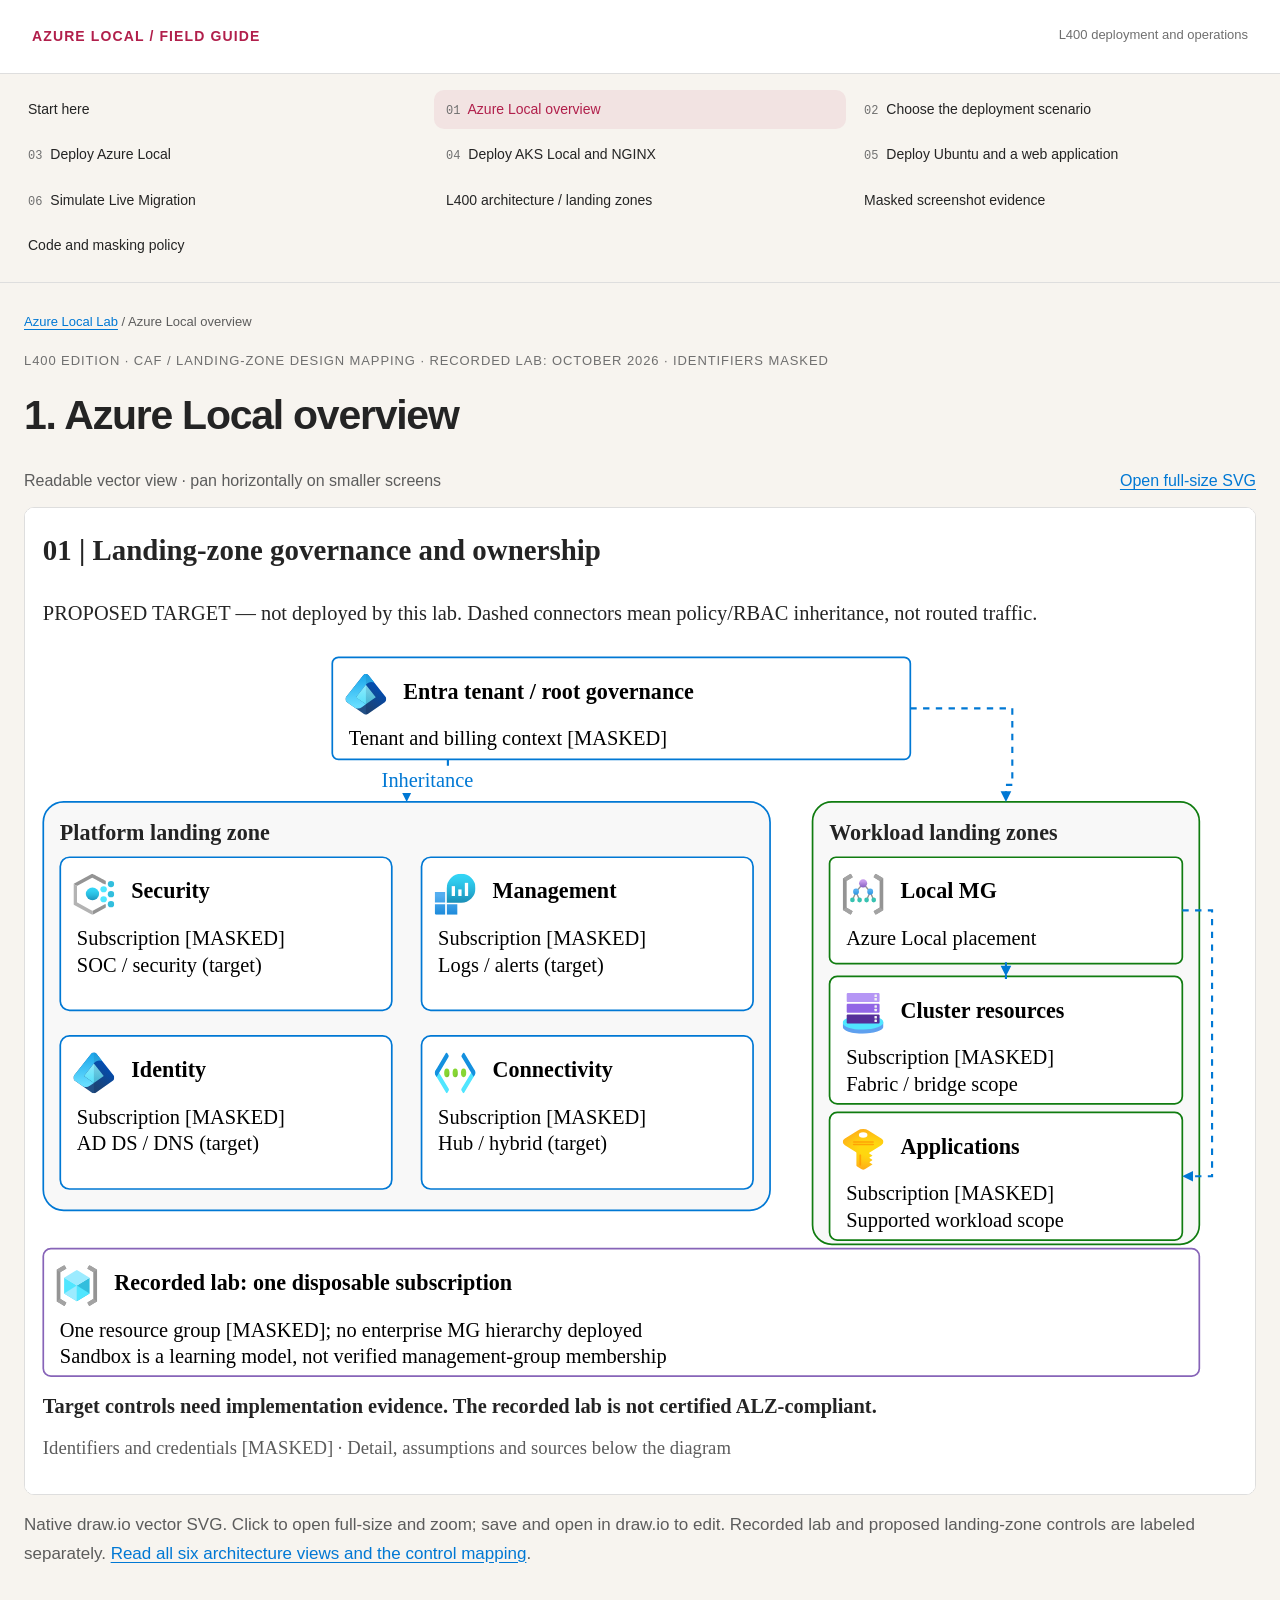
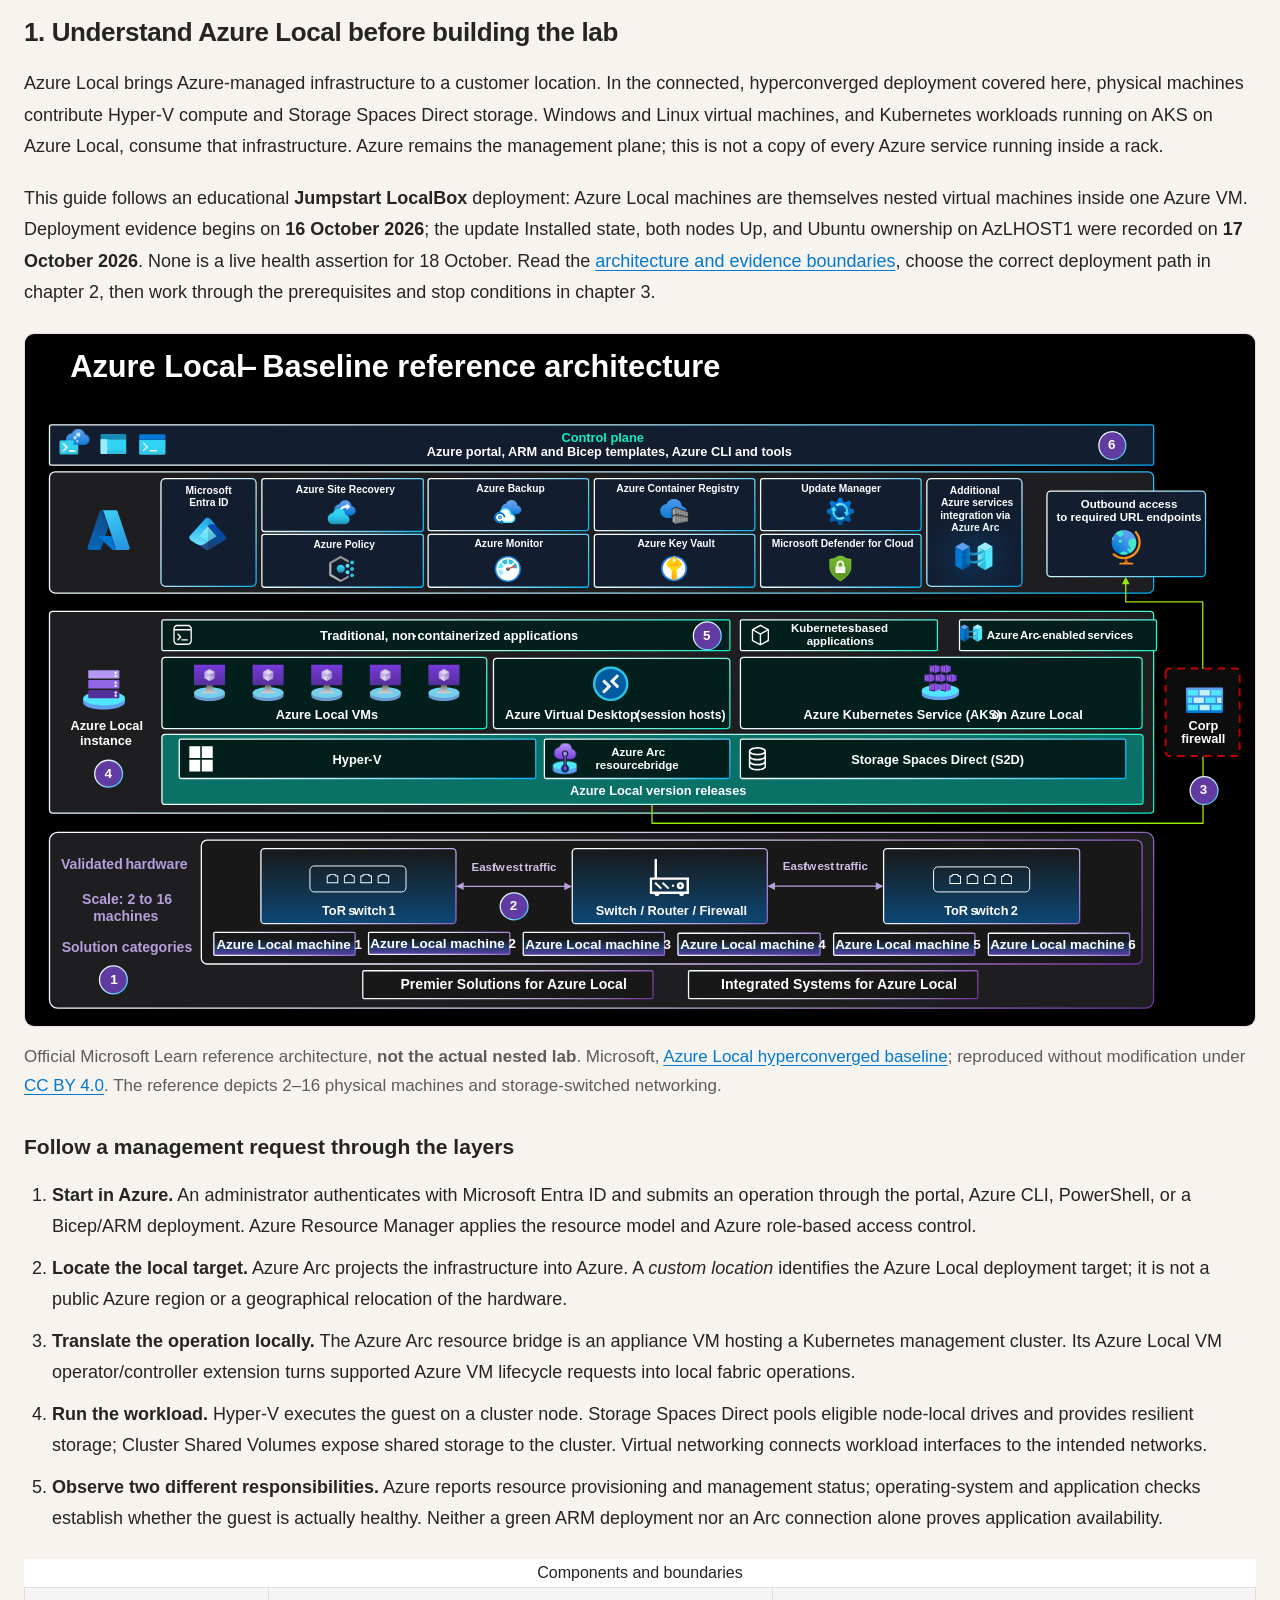
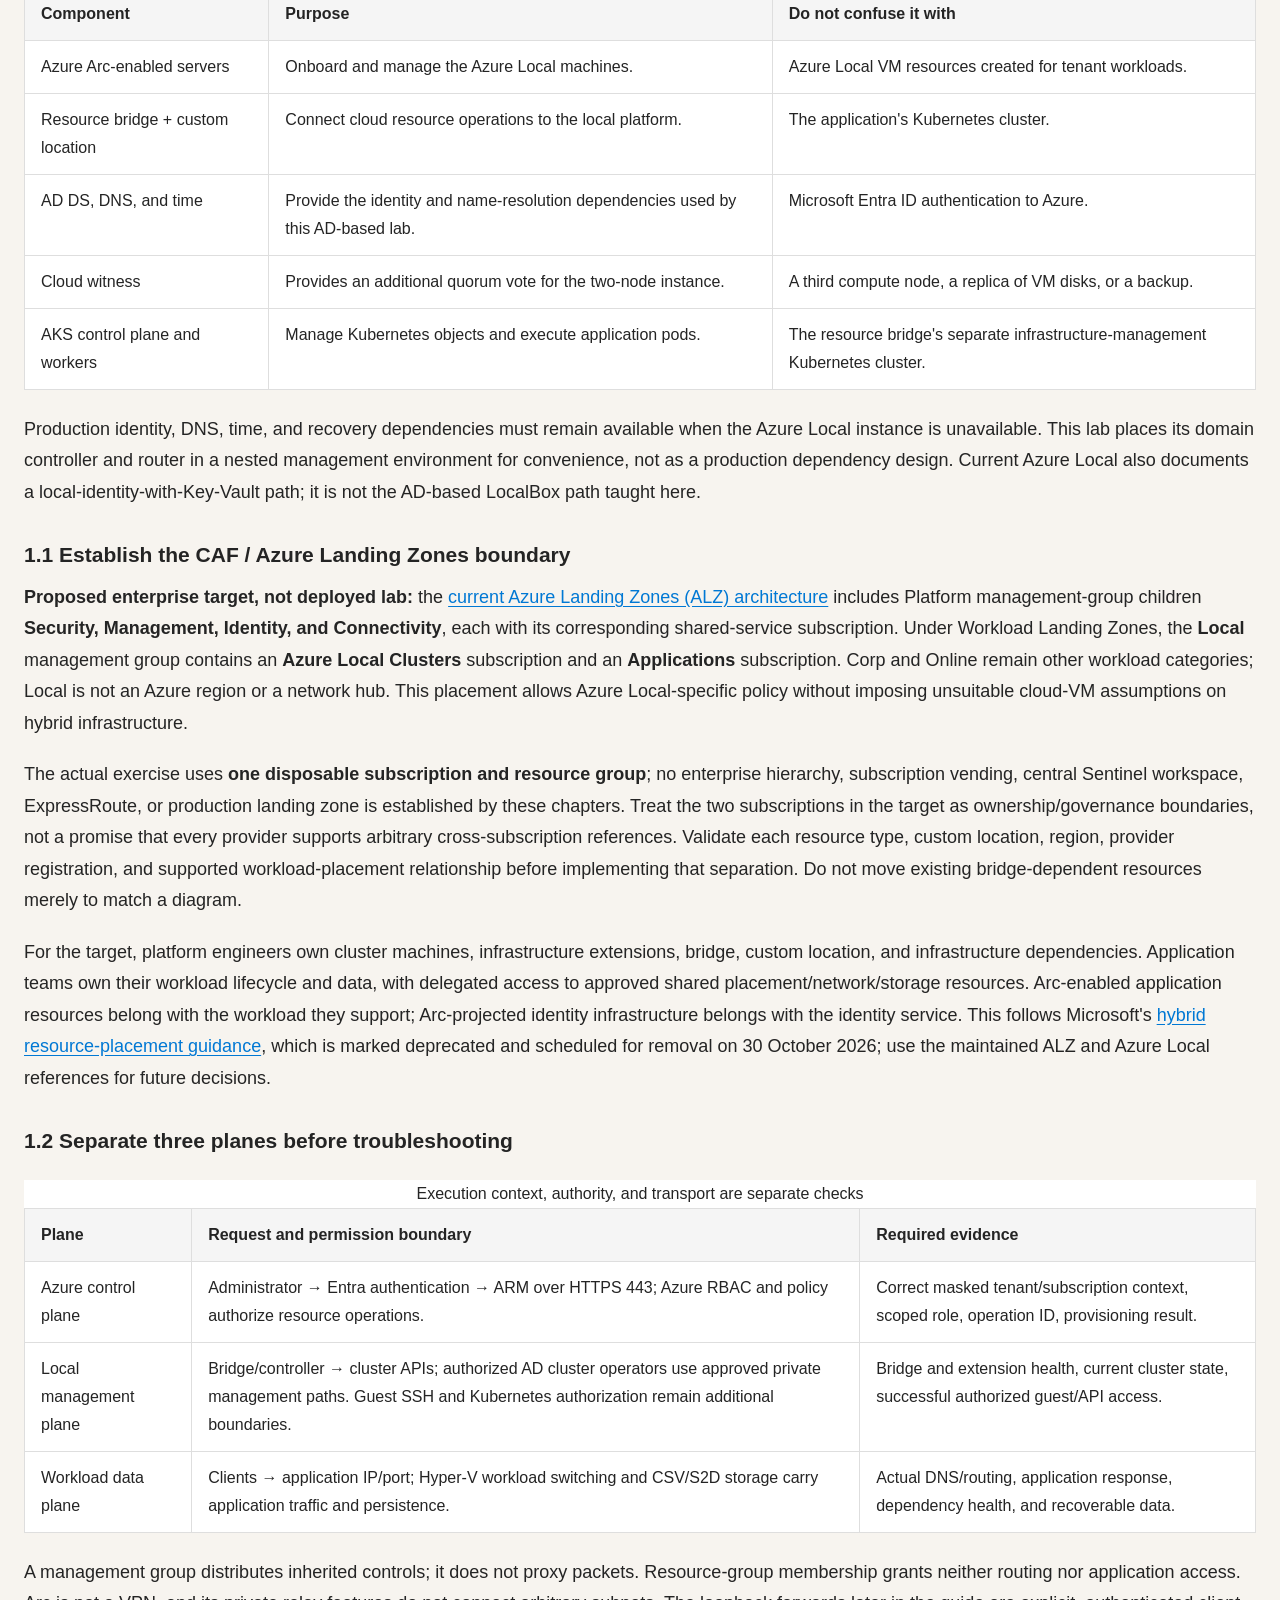
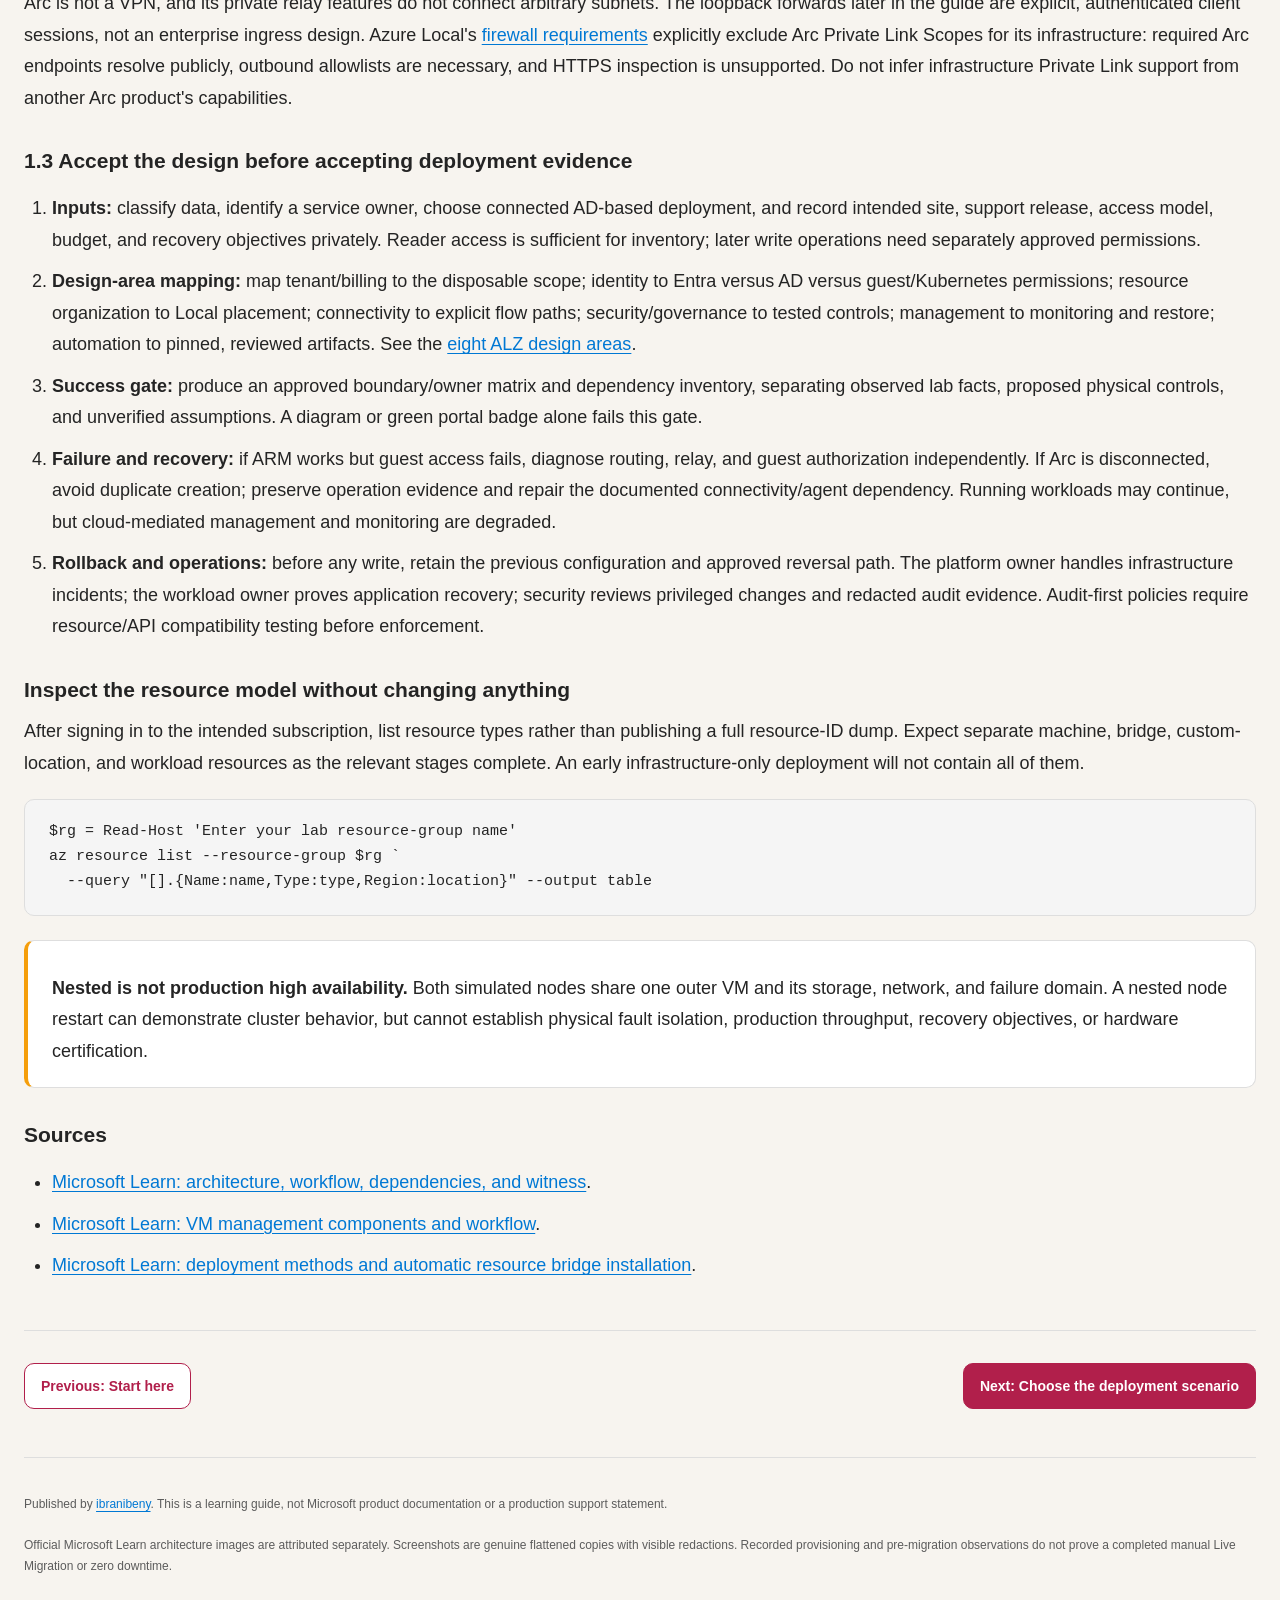
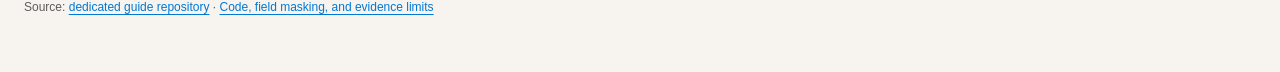
==== 01-overview.html @ 7f5ea879 "Publish L400 Azure Local landing-zone guide Add six deployment chapters, editable Azure-icon archite" ====
<!doctype html>
<html lang="en">
<head>
<meta charset="utf-8">
<meta name="viewport" content="width=device-width, initial-scale=1">
<meta name="description" content="Azure Local overview: a sequential Azure Local learning lab with masked identity fields, official references, and private access.">
<title>Azure Local overview | Azure Local Lab</title>
<link rel="icon" href="data:,">
<script>(() => {
  const param = new URLSearchParams(window.location.search).get("scoutTheme");
  const theme =
    param || (window.matchMedia("(prefers-color-scheme: dark)").matches ? "dark" : "light");
  document.documentElement.setAttribute("data-theme", theme);
})();</script>
<link rel="stylesheet" href="assets/site.css">
</head>
<body>
<a class="skip" href="#main">Skip to content</a>
<header class="masthead"><a class="brand" href="index.html">AZURE LOCAL / FIELD GUIDE</a><span>L400 deployment and operations</span></header>
<div class="layout">
<aside><nav aria-label="Learning path"><a href="index.html">Start here</a><a href="01-overview.html" aria-current="page"><span>01</span> Azure Local overview</a><a href="02-scenarios.html"><span>02</span> Choose the deployment scenario</a><a href="03-deploy.html"><span>03</span> Deploy Azure Local</a><a href="04-aks.html"><span>04</span> Deploy AKS Local and NGINX</a><a href="05-vm.html"><span>05</span> Deploy Ubuntu and a web application</a><a href="06-migrate.html"><span>06</span> Simulate Live Migration</a><a href="architecture.html">L400 architecture / landing zones</a><a href="evidence.html">Masked screenshot evidence</a><a href="downloads.html">Code and masking policy</a></nav><p class="sidebar-note">Read in order. Validate each gate before proceeding. Publishing this guide does not authorize deployment or migration.</p></aside>
<main id="main">
<div class="breadcrumbs"><a href="index.html">Azure Local Lab</a> / Azure Local overview</div>
<div class="edition">L400 edition · CAF / landing-zone design mapping · Recorded lab: October 2026 · Identifiers masked</div>
<h1>1. Azure Local overview</h1>
<figure class="architecture-view structured-diagram"><div class="diagram-toolbar"><span>Readable vector view · pan horizontally on smaller screens</span><a href="assets/architecture-01.drawio.svg" rel="noopener" target="_blank">Open full-size SVG</a></div><div aria-label="Editable L400 Azure-icon engineering view for Azure Local overview; scroll horizontally if needed" class="diagram-frame" role="region" tabindex="0"><a href="assets/architecture-01.drawio.svg" rel="noopener" target="_blank"><img alt="Editable L400 Azure-icon engineering view for Azure Local overview" src="assets/architecture-01.drawio.svg"/></a></div><figcaption>Native draw.io vector SVG. Click to open full-size and zoom; save and open in draw.io to edit. Recorded lab and proposed landing-zone controls are labeled separately. <a href="architecture.html">Read all six architecture views and the control mapping</a>.</figcaption></figure><h2 id="overview">1. Understand Azure Local before building the lab</h2>
<p>Azure Local brings Azure-managed infrastructure to a customer location. In the connected, hyperconverged deployment covered here, physical machines contribute Hyper-V compute and Storage Spaces Direct storage. Windows and Linux virtual machines, and Kubernetes workloads running on AKS on Azure Local, consume that infrastructure. Azure remains the management plane; this is not a copy of every Azure service running inside a rack.</p>
<p>This guide follows an educational <strong>Jumpstart LocalBox</strong> deployment: Azure Local machines are themselves nested virtual machines inside one Azure VM. Deployment evidence begins on <strong>16 October 2026</strong>; the update Installed state, both nodes Up, and Ubuntu ownership on AzLHOST1 were recorded on <strong>17 October 2026</strong>. None is a live health assertion for 18 October. Read the <a href="architecture.html">architecture and evidence boundaries</a>, choose the correct deployment path in chapter 2, then work through the prerequisites and stop conditions in chapter 3.</p>
<figure>
<img alt="Microsoft reference architecture showing Azure management services above Azure Local workloads, Hyper-V, Arc resource bridge, Storage Spaces Direct, and physical machines connected through redundant switches." src="assets/azure-local-reference.svg"/>
<figcaption>Official Microsoft Learn reference architecture, <strong>not the actual nested lab</strong>. Microsoft, <a href="https://learn.microsoft.com/en-us/azure/architecture/hybrid/azure-local-baseline">Azure Local hyperconverged baseline</a>; reproduced without modification under <a href="https://github.com/MicrosoftDocs/architecture-center/blob/main/LICENSE">CC BY 4.0</a>. The reference depicts 2–16 physical machines and storage-switched networking.</figcaption>
</figure>
<h3>Follow a management request through the layers</h3>
<ol class="steps">
<li><strong>Start in Azure.</strong> An administrator authenticates with Microsoft Entra ID and submits an operation through the portal, Azure CLI, PowerShell, or a Bicep/ARM deployment. Azure Resource Manager applies the resource model and Azure role-based access control.</li>
<li><strong>Locate the local target.</strong> Azure Arc projects the infrastructure into Azure. A <em>custom location</em> identifies the Azure Local deployment target; it is not a public Azure region or a geographical relocation of the hardware.</li>
<li><strong>Translate the operation locally.</strong> The Azure Arc resource bridge is an appliance VM hosting a Kubernetes management cluster. Its Azure Local VM operator/controller extension turns supported Azure VM lifecycle requests into local fabric operations.</li>
<li><strong>Run the workload.</strong> Hyper-V executes the guest on a cluster node. Storage Spaces Direct pools eligible node-local drives and provides resilient storage; Cluster Shared Volumes expose shared storage to the cluster. Virtual networking connects workload interfaces to the intended networks.</li>
<li><strong>Observe two different responsibilities.</strong> Azure reports resource provisioning and management status; operating-system and application checks establish whether the guest is actually healthy. Neither a green ARM deployment nor an Arc connection alone proves application availability.</li>
</ol>
<table>
<caption>Components and boundaries</caption>
<thead><tr><th scope="col">Component</th><th scope="col">Purpose</th><th scope="col">Do not confuse it with</th></tr></thead>
<tbody>
<tr><td>Azure Arc-enabled servers</td><td>Onboard and manage the Azure Local machines.</td><td>Azure Local VM resources created for tenant workloads.</td></tr>
<tr><td>Resource bridge + custom location</td><td>Connect cloud resource operations to the local platform.</td><td>The application's Kubernetes cluster.</td></tr>
<tr><td>AD DS, DNS, and time</td><td>Provide the identity and name-resolution dependencies used by this AD-based lab.</td><td>Microsoft Entra ID authentication to Azure.</td></tr>
<tr><td>Cloud witness</td><td>Provides an additional quorum vote for the two-node instance.</td><td>A third compute node, a replica of VM disks, or a backup.</td></tr>
<tr><td>AKS control plane and workers</td><td>Manage Kubernetes objects and execute application pods.</td><td>The resource bridge's separate infrastructure-management Kubernetes cluster.</td></tr>
</tbody>
</table>
<p>Production identity, DNS, time, and recovery dependencies must remain available when the Azure Local instance is unavailable. This lab places its domain controller and router in a nested management environment for convenience, not as a production dependency design. Current Azure Local also documents a local-identity-with-Key-Vault path; it is not the AD-based LocalBox path taught here.</p>
<h3>1.1 Establish the CAF / Azure Landing Zones boundary</h3>
<p><strong>Proposed enterprise target, not deployed lab:</strong> the <a href="https://learn.microsoft.com/azure/cloud-adoption-framework/ready/landing-zone/">current Azure Landing Zones (ALZ) architecture</a> includes Platform management-group children <strong>Security, Management, Identity, and Connectivity</strong>, each with its corresponding shared-service subscription. Under Workload Landing Zones, the <strong>Local</strong> management group contains an <strong>Azure Local Clusters</strong> subscription and an <strong>Applications</strong> subscription. Corp and Online remain other workload categories; Local is not an Azure region or a network hub. This placement allows Azure Local-specific policy without imposing unsuitable cloud-VM assumptions on hybrid infrastructure.</p>
<p>The actual exercise uses <strong>one disposable subscription and resource group</strong>; no enterprise hierarchy, subscription vending, central Sentinel workspace, ExpressRoute, or production landing zone is established by these chapters. Treat the two subscriptions in the target as ownership/governance boundaries, not a promise that every provider supports arbitrary cross-subscription references. Validate each resource type, custom location, region, provider registration, and supported workload-placement relationship before implementing that separation. Do not move existing bridge-dependent resources merely to match a diagram.</p>
<p>For the target, platform engineers own cluster machines, infrastructure extensions, bridge, custom location, and infrastructure dependencies. Application teams own their workload lifecycle and data, with delegated access to approved shared placement/network/storage resources. Arc-enabled application resources belong with the workload they support; Arc-projected identity infrastructure belongs with the identity service. This follows Microsoft's <a href="https://learn.microsoft.com/azure/cloud-adoption-framework/scenarios/hybrid/enterprise-scale-landing-zone">hybrid resource-placement guidance</a>, which is marked deprecated and scheduled for removal on 30 October 2026; use the maintained ALZ and Azure Local references for future decisions.</p>
<h3>1.2 Separate three planes before troubleshooting</h3>
<table>
<caption>Execution context, authority, and transport are separate checks</caption>
<thead><tr><th>Plane</th><th>Request and permission boundary</th><th>Required evidence</th></tr></thead>
<tbody>
<tr><td>Azure control plane</td><td>Administrator → Entra authentication → ARM over HTTPS 443; Azure RBAC and policy authorize resource operations.</td><td>Correct masked tenant/subscription context, scoped role, operation ID, provisioning result.</td></tr>
<tr><td>Local management plane</td><td>Bridge/controller → cluster APIs; authorized AD cluster operators use approved private management paths. Guest SSH and Kubernetes authorization remain additional boundaries.</td><td>Bridge and extension health, current cluster state, successful authorized guest/API access.</td></tr>
<tr><td>Workload data plane</td><td>Clients → application IP/port; Hyper-V workload switching and CSV/S2D storage carry application traffic and persistence.</td><td>Actual DNS/routing, application response, dependency health, and recoverable data.</td></tr>
</tbody>
</table>
<p>A management group distributes inherited controls; it does not proxy packets. Resource-group membership grants neither routing nor application access. Arc is not a VPN, and its private relay features do not connect arbitrary subnets. The loopback forwards later in the guide are explicit, authenticated client sessions, not an enterprise ingress design. Azure Local's <a href="https://learn.microsoft.com/azure/azure-local/concepts/firewall-requirements?view=azloc-2609">firewall requirements</a> explicitly exclude Arc Private Link Scopes for its infrastructure: required Arc endpoints resolve publicly, outbound allowlists are necessary, and HTTPS inspection is unsupported. Do not infer infrastructure Private Link support from another Arc product's capabilities.</p>
<h3>1.3 Accept the design before accepting deployment evidence</h3>
<ol class="steps">
<li><strong>Inputs:</strong> classify data, identify a service owner, choose connected AD-based deployment, and record intended site, support release, access model, budget, and recovery objectives privately. Reader access is sufficient for inventory; later write operations need separately approved permissions.</li>
<li><strong>Design-area mapping:</strong> map tenant/billing to the disposable scope; identity to Entra versus AD versus guest/Kubernetes permissions; resource organization to Local placement; connectivity to explicit flow paths; security/governance to tested controls; management to monitoring and restore; automation to pinned, reviewed artifacts. See the <a href="https://learn.microsoft.com/azure/cloud-adoption-framework/ready/landing-zone/design-areas">eight ALZ design areas</a>.</li>
<li><strong>Success gate:</strong> produce an approved boundary/owner matrix and dependency inventory, separating observed lab facts, proposed physical controls, and unverified assumptions. A diagram or green portal badge alone fails this gate.</li>
<li><strong>Failure and recovery:</strong> if ARM works but guest access fails, diagnose routing, relay, and guest authorization independently. If Arc is disconnected, avoid duplicate creation; preserve operation evidence and repair the documented connectivity/agent dependency. Running workloads may continue, but cloud-mediated management and monitoring are degraded.</li>
<li><strong>Rollback and operations:</strong> before any write, retain the previous configuration and approved reversal path. The platform owner handles infrastructure incidents; the workload owner proves application recovery; security reviews privileged changes and redacted audit evidence. Audit-first policies require resource/API compatibility testing before enforcement.</li>
</ol>
<h3>Inspect the resource model without changing anything</h3>
<p>After signing in to the intended subscription, list resource types rather than publishing a full resource-ID dump. Expect separate machine, bridge, custom-location, and workload resources as the relevant stages complete. An early infrastructure-only deployment will not contain all of them.</p>
<pre><code class="language-powershell">$rg = Read-Host 'Enter your lab resource-group name'
az resource list --resource-group $rg `
  --query "[].{Name:name,Type:type,Region:location}" --output table</code></pre>
<div class="warning"><p><strong>Nested is not production high availability.</strong> Both simulated nodes share one outer VM and its storage, network, and failure domain. A nested node restart can demonstrate cluster behavior, but cannot establish physical fault isolation, production throughput, recovery objectives, or hardware certification.</p></div>
<h3>Sources</h3>
<ul>
<li><a href="https://learn.microsoft.com/en-us/azure/architecture/hybrid/azure-local-baseline">Microsoft Learn: architecture, workflow, dependencies, and witness</a>.</li>
<li><a href="https://learn.microsoft.com/en-us/azure/azure-local/manage/azure-arc-vm-management-overview?view=azloc-2609">Microsoft Learn: VM management components and workflow</a>.</li>
<li><a href="https://learn.microsoft.com/en-us/azure/azure-local/deploy/deployment-introduction?view=azloc-2609">Microsoft Learn: deployment methods and automatic resource bridge installation</a>.</li>
</ul>

<div class="pager"><a class="button secondary" href="index.html">Previous: Start here</a><a class="button" href="02-scenarios.html">Next: Choose the deployment scenario</a></div>
<footer><p>Published by <a href="https://github.com/ibranibeny">ibranibeny</a>. This is a learning guide, not Microsoft product documentation or a production support statement.</p>
<p>Official Microsoft Learn architecture images are attributed separately. Screenshots are genuine flattened copies with visible redactions. Recorded provisioning and pre-migration observations do not prove a completed manual Live Migration or zero downtime.</p>
<p>Source: <a href="https://github.com/ibranibeny/azure-local-landing-zone-l400">dedicated guide repository</a> · <a href="downloads.html">Code, field masking, and evidence limits</a></p></footer>
</main></div>
</body></html>
---- assets/site.css ----
:root {
  color-scheme: light;
  --cp-bg: #f7f4ef;
  --cp-bg-elevated: #fcfbf8;
  --cp-surface: #ffffff;
  --cp-surface-soft: #f5f5f5;
  --cp-border: #dedede;
  --cp-border-strong: #919191;
  --cp-text: #242424;
  --cp-text-muted: #5c5c5c;
  --cp-text-soft: #6f6f6f;
  --cp-accent: #b11f4b;
  --cp-accent-hover: #9a1a41;
  --cp-accent-soft: rgba(177, 31, 75, 0.08);
  --cp-accent-fg: #ffffff;
  --cp-success: #16a34a;
  --cp-danger: #dc2626;
  --cp-warning: #f59e0b;
  --cp-link: #0078d4;
  --cp-shadow: 0 18px 48px rgba(0, 0, 0, 0.12);
  --cp-overlay: rgba(255, 255, 255, 0.8);
  --cp-panel: rgba(255, 255, 255, 0.86);
  --cp-panel-strong: rgba(255, 255, 255, 0.96);
  --cp-sheen: rgba(255, 255, 255, 0.55);
  --cp-highlight: rgba(177, 31, 75, 0.12);
}
html[data-theme="dark"] {
  color-scheme: dark;
  --cp-bg: #3d3b3a;
  --cp-bg-elevated: #343231;
  --cp-surface: #292929;
  --cp-surface-soft: #2e2e2e;
  --cp-border: #474747;
  --cp-border-strong: #5f5f5f;
  --cp-text: #dedede;
  --cp-text-muted: #919191;
  --cp-text-soft: #b0b0b0;
  --cp-accent: #fd8ea1;
  --cp-accent-hover: #fb7b91;
  --cp-accent-soft: rgba(253, 142, 161, 0.14);
  --cp-accent-fg: #1a1a1a;
  --cp-success: #4ade80;
  --cp-danger: #f87171;
  --cp-warning: #fbbf24;
  --cp-link: #4da6ff;
  --cp-shadow: 0 18px 48px rgba(0, 0, 0, 0.32);
  --cp-overlay: rgba(41, 41, 41, 0.88);
  --cp-panel: rgba(41, 41, 41, 0.72);
  --cp-panel-strong: rgba(41, 41, 41, 0.96);
  --cp-sheen: rgba(255, 255, 255, 0.04);
  --cp-highlight: rgba(253, 142, 161, 0.12);
}
* { box-sizing: border-box; }
html { scroll-behavior: smooth; }
body { margin: 0; font: 18px/1.75 "Segoe UI", Aptos, Calibri, -apple-system, BlinkMacSystemFont, sans-serif; background: var(--cp-bg); color: var(--cp-text); }
a { color: var(--cp-link); text-underline-offset: 3px; }
a:hover { color: var(--cp-accent); }
:focus-visible { outline: 3px solid var(--cp-accent); outline-offset: 4px; }
.skip { position: absolute; left: 16px; top: -80px; padding: 8px; background: var(--cp-surface); z-index: 10; }
.skip:focus { top: 8px; }
.masthead { display: flex; justify-content: space-between; gap: 16px; padding: 24px 32px; background: var(--cp-surface); border-bottom: 1px solid var(--cp-border); }
.brand { color: var(--cp-accent); text-decoration: none; font-weight: 750; letter-spacing: .08em; font-size: 14px; }
.masthead span, .edition { color: var(--cp-text-soft); font-size: 13px; }
.layout { display: grid; grid-template-columns: 224px minmax(0, 1456px); max-width: 1680px; margin: auto; }
aside { padding: 32px 24px; border-right: 1px solid var(--cp-border); }
nav { display: grid; gap: 6px; position: sticky; top: 16px; }
nav a { border-radius: .625rem; padding: 10px 12px; text-decoration: none; color: var(--cp-text); font-size: 14px; line-height: 1.4; }
nav a:hover, nav a[aria-current] { background: var(--cp-accent-soft); color: var(--cp-accent); }
nav span { font: 12px Consolas, "Courier New", Courier, monospace; color: var(--cp-text-soft); margin-right: 4px; }
.sidebar-note { color: var(--cp-text-muted); font-size: 12px; border-top: 1px solid var(--cp-border); margin-top: 28px; padding-top: 16px; }
main { min-width: 0; padding: 32px 32px 48px; }
.breadcrumbs { color: var(--cp-text-muted); font-size: 13px; margin-bottom: 16px; }
.edition { text-transform: uppercase; letter-spacing: .07em; margin: 0 0 20px; }
h1 { font-size: clamp(30px, 3.2vw, 48px); line-height: 1.15; letter-spacing: -.03em; margin: 16px 0 24px; max-width: 950px; }
h2 { font-size: 26px; line-height: 1.3; margin: 48px 0 18px; letter-spacing: -.015em; }
h3 { font-size: 21px; line-height: 1.4; margin: 32px 0 12px; }
h4 { font-size: 17px; margin: 24px 0 8px; }
p { margin: 12px 0 20px; }
.lead { font-size: 20px; color: var(--cp-text-muted); max-width: 850px; }
li { margin-bottom: 10px; }
li > p { margin: 8px 0; }
ul, ol { padding-left: 28px; }
.note, .warning, .success { padding: 20px 24px; margin: 24px 0; border: 1px solid var(--cp-border); border-left: 4px solid var(--cp-accent); border-radius: .625rem; background: var(--cp-surface); }
.warning { border-left-color: var(--cp-warning); }
.success { border-left-color: var(--cp-success); }
.note p:last-child, .warning p:last-child, .success p:last-child { margin-bottom: 0; }
.chapter-grid { display: grid; grid-template-columns: 1fr 1fr; gap: 16px; margin: 32px 0; }
.chapter-card { display: block; background: var(--cp-surface); border: 1px solid var(--cp-border); border-radius: 16px; padding: 24px; color: var(--cp-text); text-decoration: none; }
.chapter-card:hover { border-color: var(--cp-accent); color: var(--cp-text); }
.chapter-card h2 { font-size: 21px; margin: 12px 0; }
.chapter-card p { font-size: 14px; color: var(--cp-text-muted); margin-bottom: 0; }
.chapter-number { color: var(--cp-accent); font: bold 15px Consolas, "Courier New", Courier, monospace; }
pre { overflow-x: auto; border: 1px solid var(--cp-border); border-radius: .625rem; padding: 20px 24px; background: var(--cp-surface-soft); font-size: 15px; line-height: 1.65; tab-size: 2; }
code { font-family: Consolas, "Courier New", Courier, monospace; }
p code, li code, td code { color: var(--cp-accent); overflow-wrap: anywhere; font-size: .9em; }
pre code { color: var(--cp-text); white-space: pre; }
table { display: block; width: 100%; overflow-x: auto; border-collapse: collapse; margin: 24px 0; background: var(--cp-surface); font-size: 16px; }
td, th { border: 1px solid var(--cp-border); padding: 12px 16px; text-align: left; vertical-align: top; min-width: 130px; }
th { background: var(--cp-surface-soft); font-weight: 650; }
figure { margin: 24px 0; }
figure img { display: block; width: 100%; height: auto; max-height: 1200px; object-fit: contain; background: var(--cp-surface); border: 1px solid var(--cp-border); border-radius: .625rem; }
figcaption { color: var(--cp-text-muted); font-size: 17px; line-height: 1.7; margin: 16px 0 28px; }
.structured-diagram { margin: 28px 0 36px; }
.diagram-toolbar { display: flex; gap: 16px; justify-content: space-between; align-items: baseline; flex-wrap: wrap; margin-bottom: 12px; font-size: 16px; }
.diagram-toolbar span { color: var(--cp-text-muted); }
.diagram-frame { width: 100%; overflow-x: auto; border: 1px solid var(--cp-border); border-radius: .625rem; background: var(--cp-surface); }
.diagram-frame > a { display: block; min-width: 1056px; }
.diagram-frame img { display: block; width: 100%; min-width: 1056px; height: auto; max-height: none; border: 0; border-radius: 0; }
.diagram-reading-note { padding: 16px 20px; margin: 0 0 16px; background: var(--cp-accent-soft); border-left: 4px solid var(--cp-accent); font-size: 18px; }
details { border: 1px solid var(--cp-border); border-radius: .625rem; padding: 16px 20px; margin: 20px 0; background: var(--cp-surface); }
summary { font-weight: 650; cursor: pointer; }
details[open] summary { margin-bottom: 16px; }
.button { display: inline-block; text-decoration: none; border: 1px solid var(--cp-accent); border-radius: .625rem; padding: 10px 16px; background: var(--cp-accent); color: var(--cp-accent-fg); font-weight: 600; font-size: 14px; }
.button:hover { color: var(--cp-accent-fg); background: var(--cp-accent-hover); }
.button.secondary { background: var(--cp-surface); color: var(--cp-accent); }
.pager { display: flex; justify-content: space-between; gap: 12px; flex-wrap: wrap; padding-top: 32px; margin-top: 48px; border-top: 1px solid var(--cp-border); }
footer { margin-top: 48px; padding-top: 24px; border-top: 1px solid var(--cp-border); color: var(--cp-text-muted); font-size: 12px; }
.evidence { border-bottom: 1px solid var(--cp-border); padding-bottom: 24px; }
@media (max-width: 1300px) { .layout { display: block; } aside { border-right: 0; border-bottom: 1px solid var(--cp-border); padding: 16px; } nav { position: static; grid-template-columns: repeat(3, minmax(0, 1fr)); } .sidebar-note { display: none; } main { padding: 28px 24px; } }
@media (max-width: 740px) { .masthead { padding: 20px; flex-direction: column; } .layout { display: block; } aside { border-right: 0; border-bottom: 1px solid var(--cp-border); padding: 16px; } nav { position: static; grid-template-columns: 1fr 1fr; } .sidebar-note { display: none; } main { padding: 24px 20px; } .chapter-grid { grid-template-columns: 1fr; } pre { padding: 16px; } }
@media print { aside, .masthead, .pager { display: none; } .layout { display: block; } main { padding: 0; } pre, table, figure { break-inside: avoid; } a { color: var(--cp-text); } }
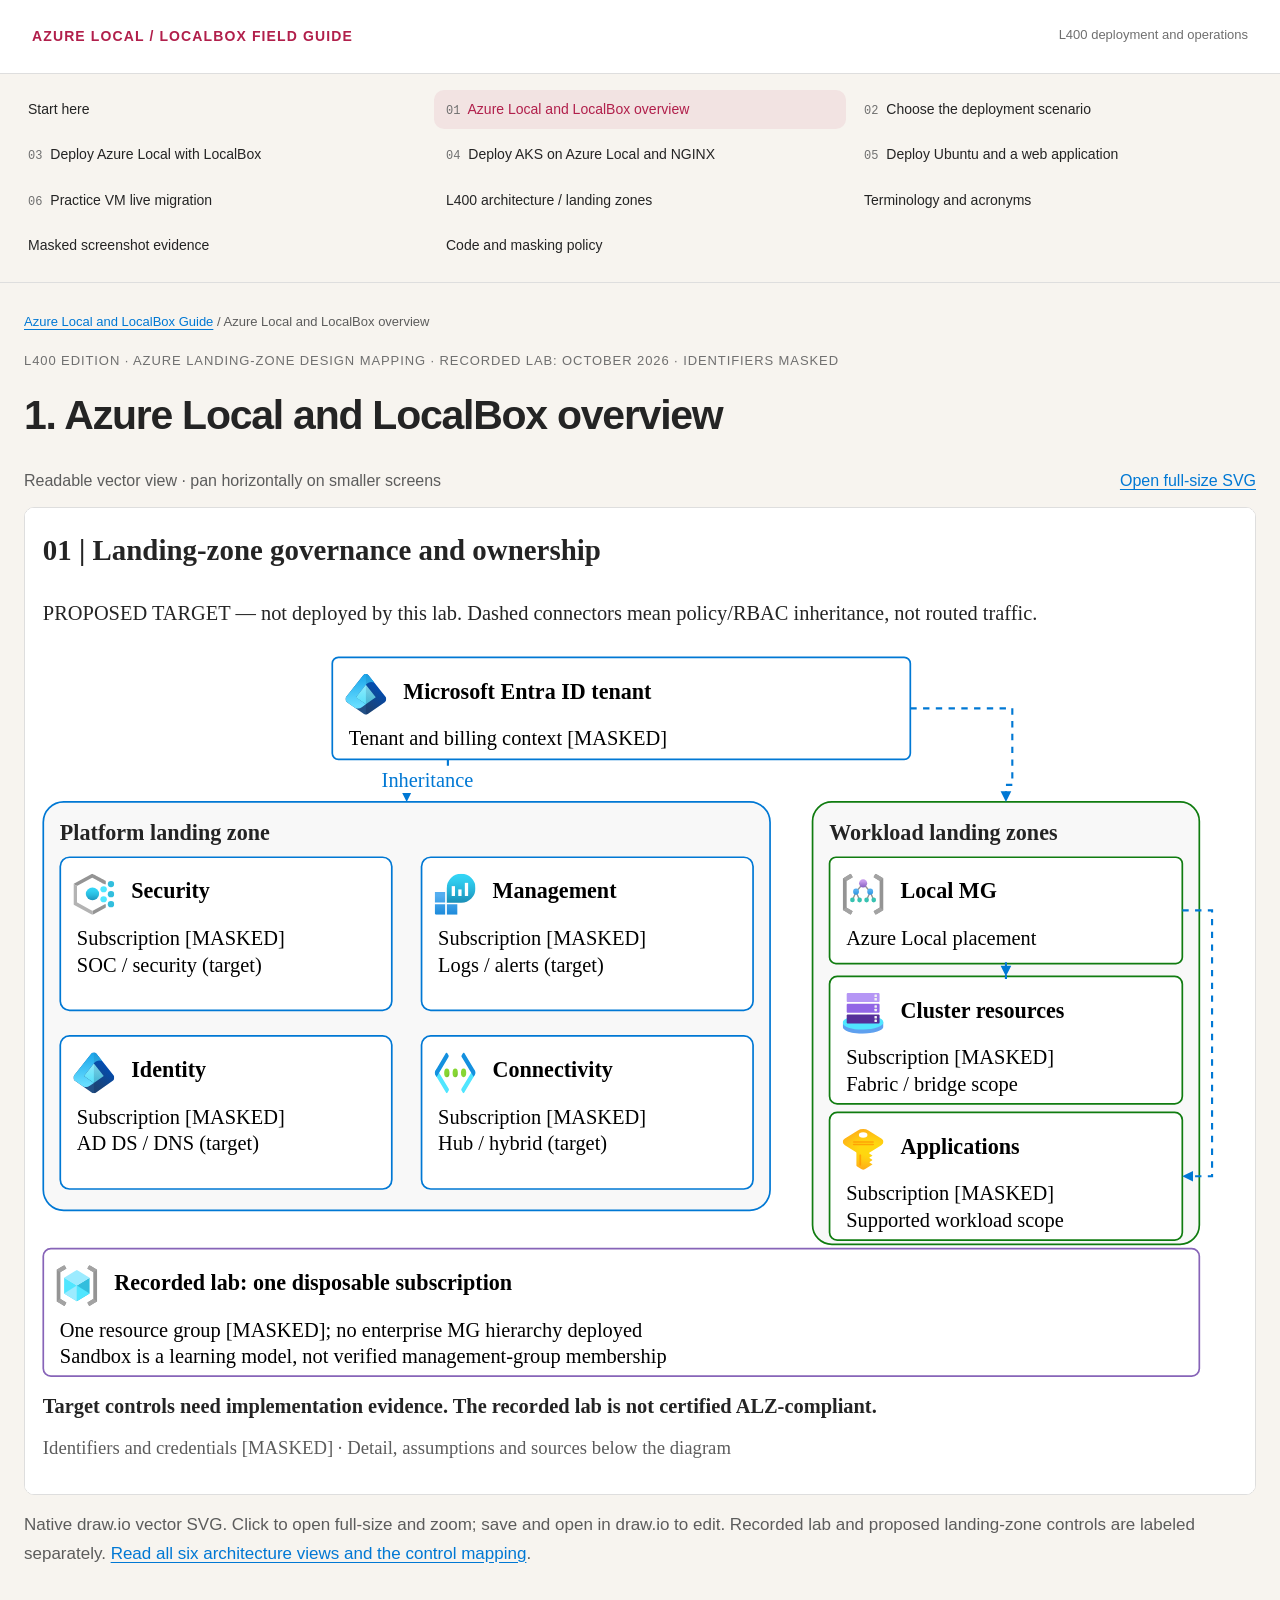
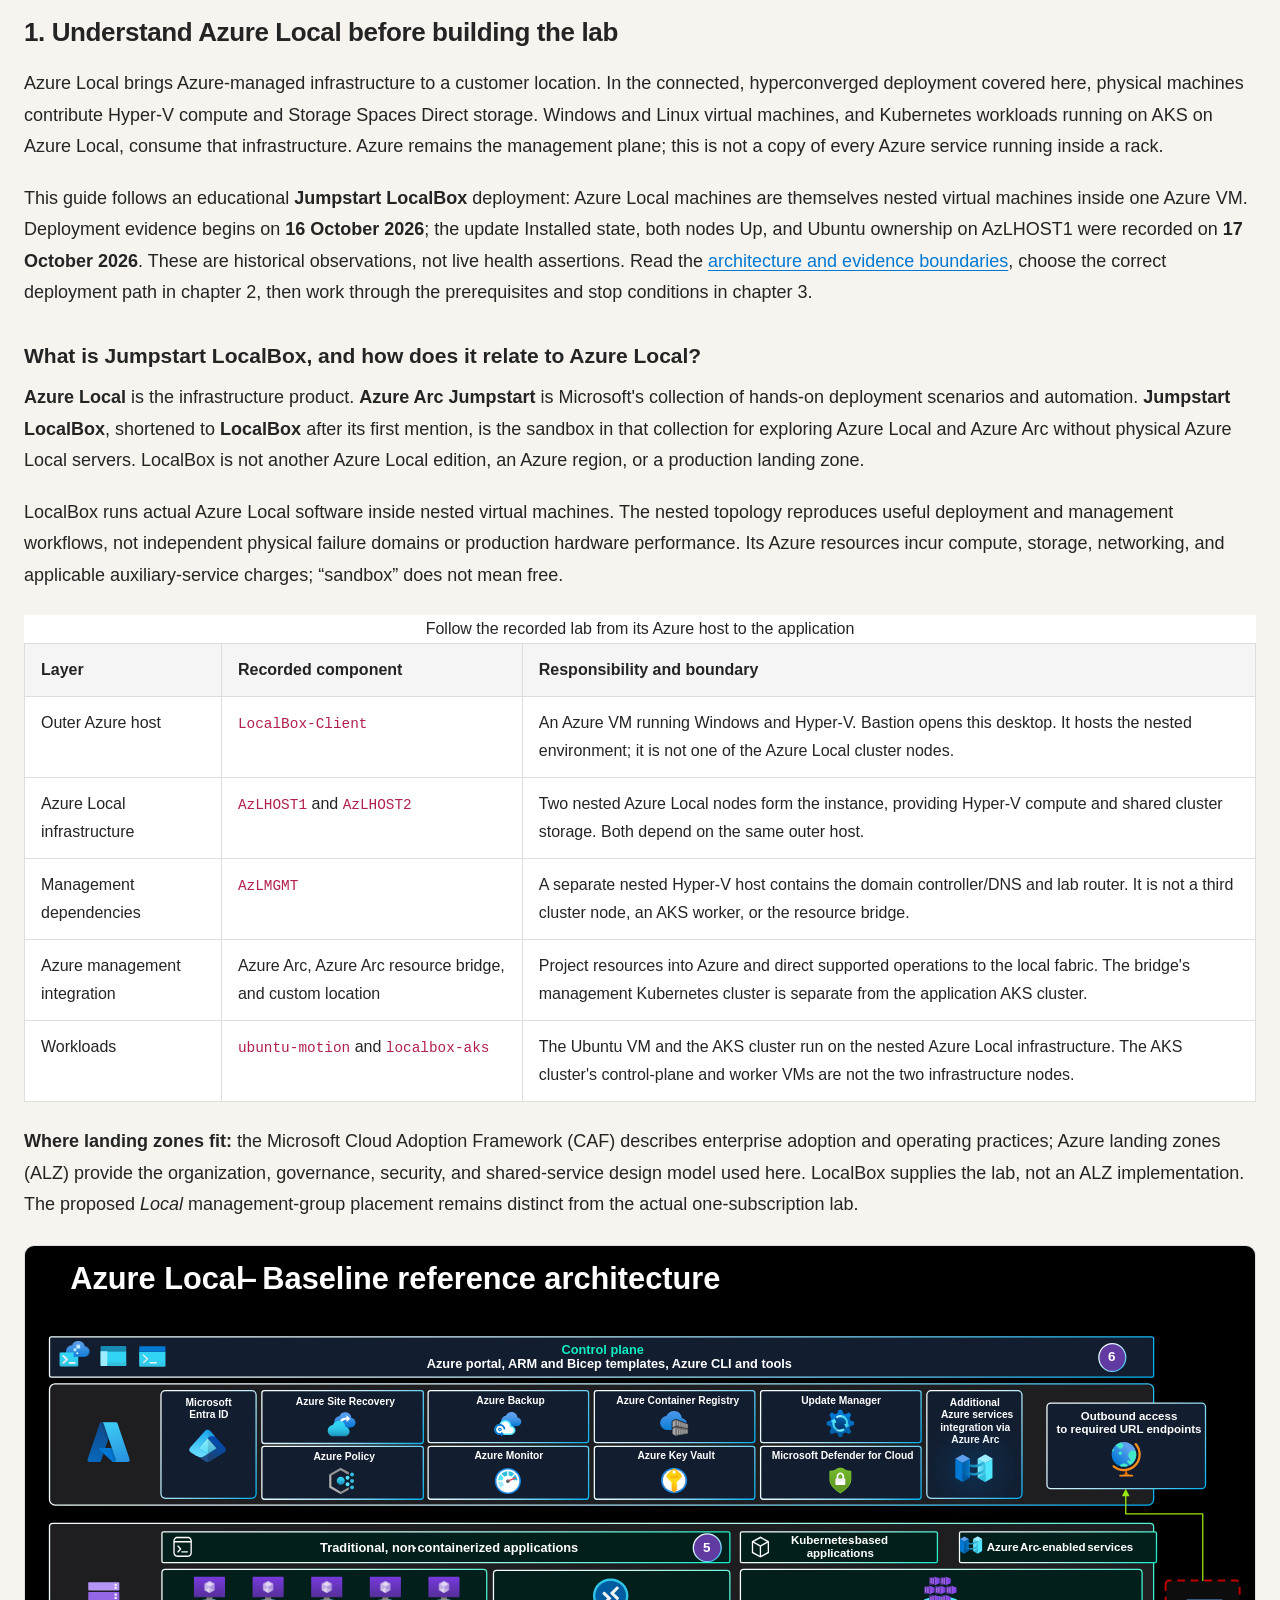
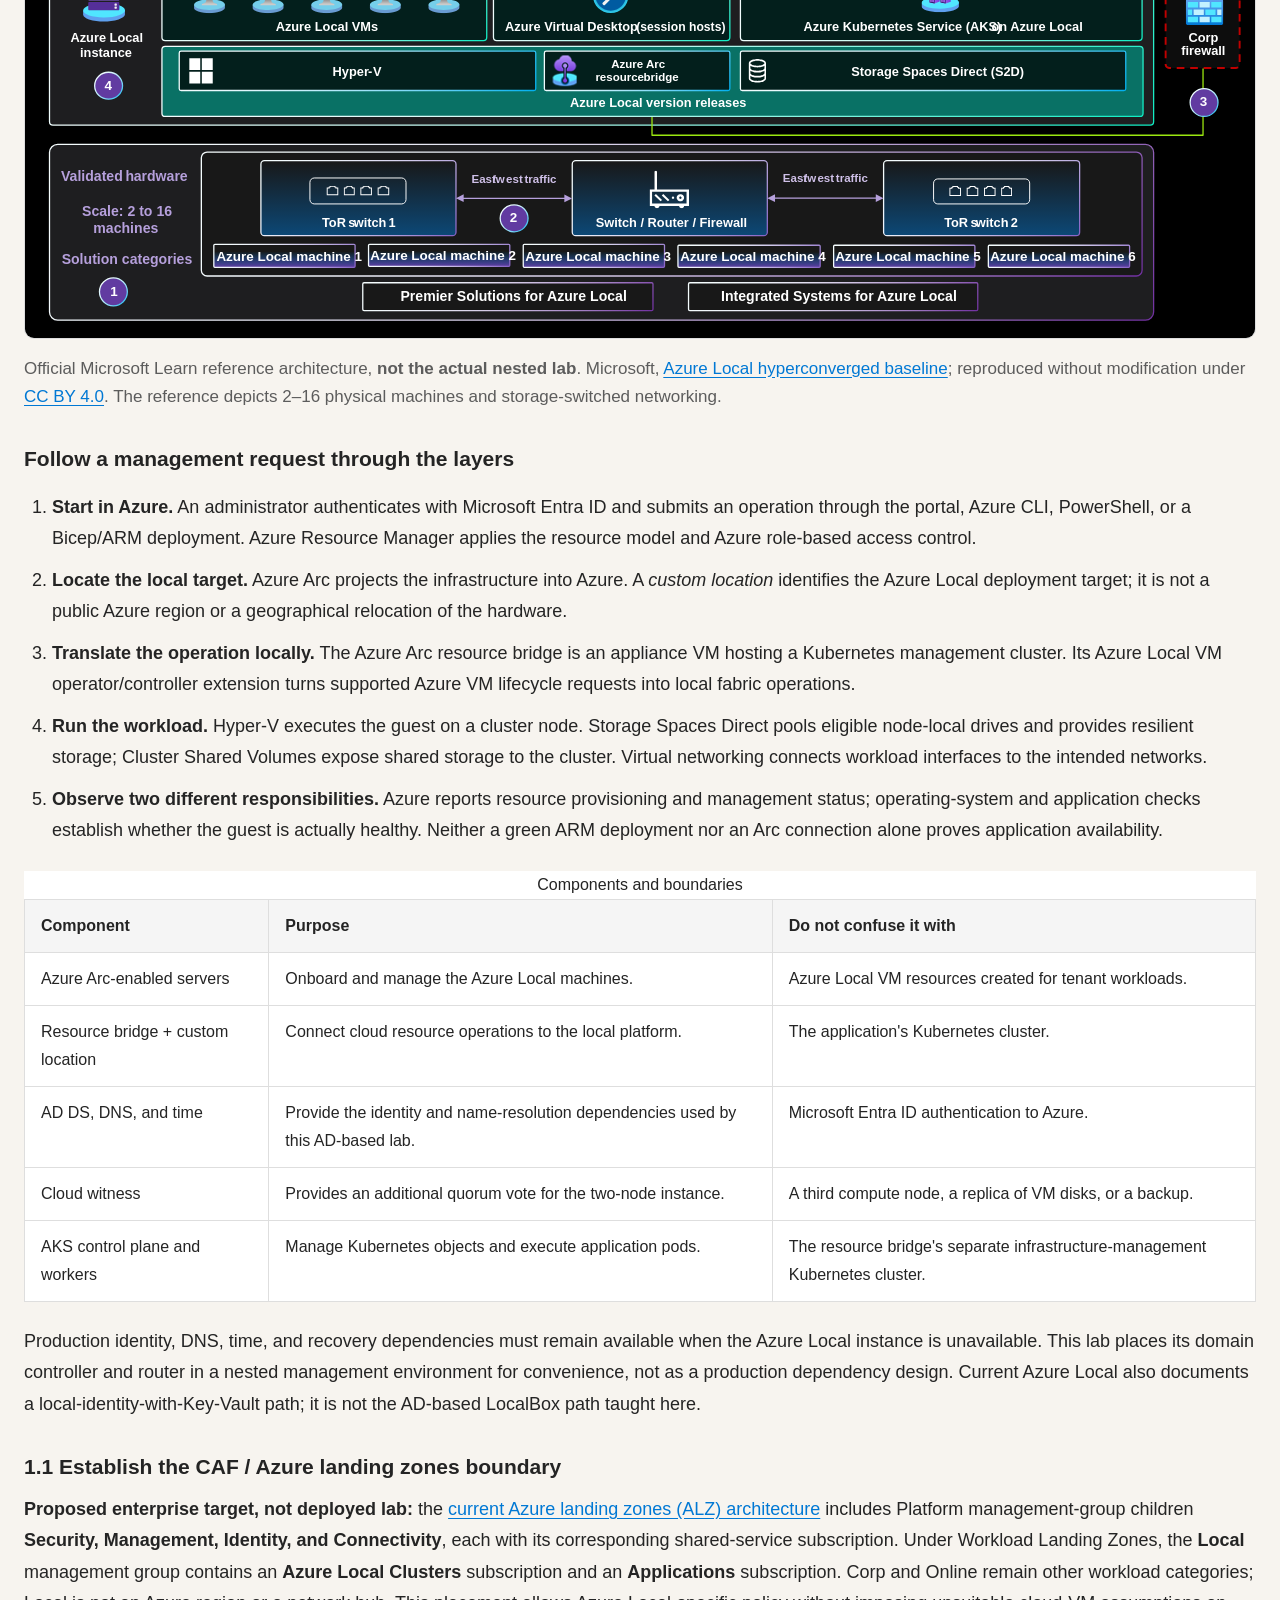
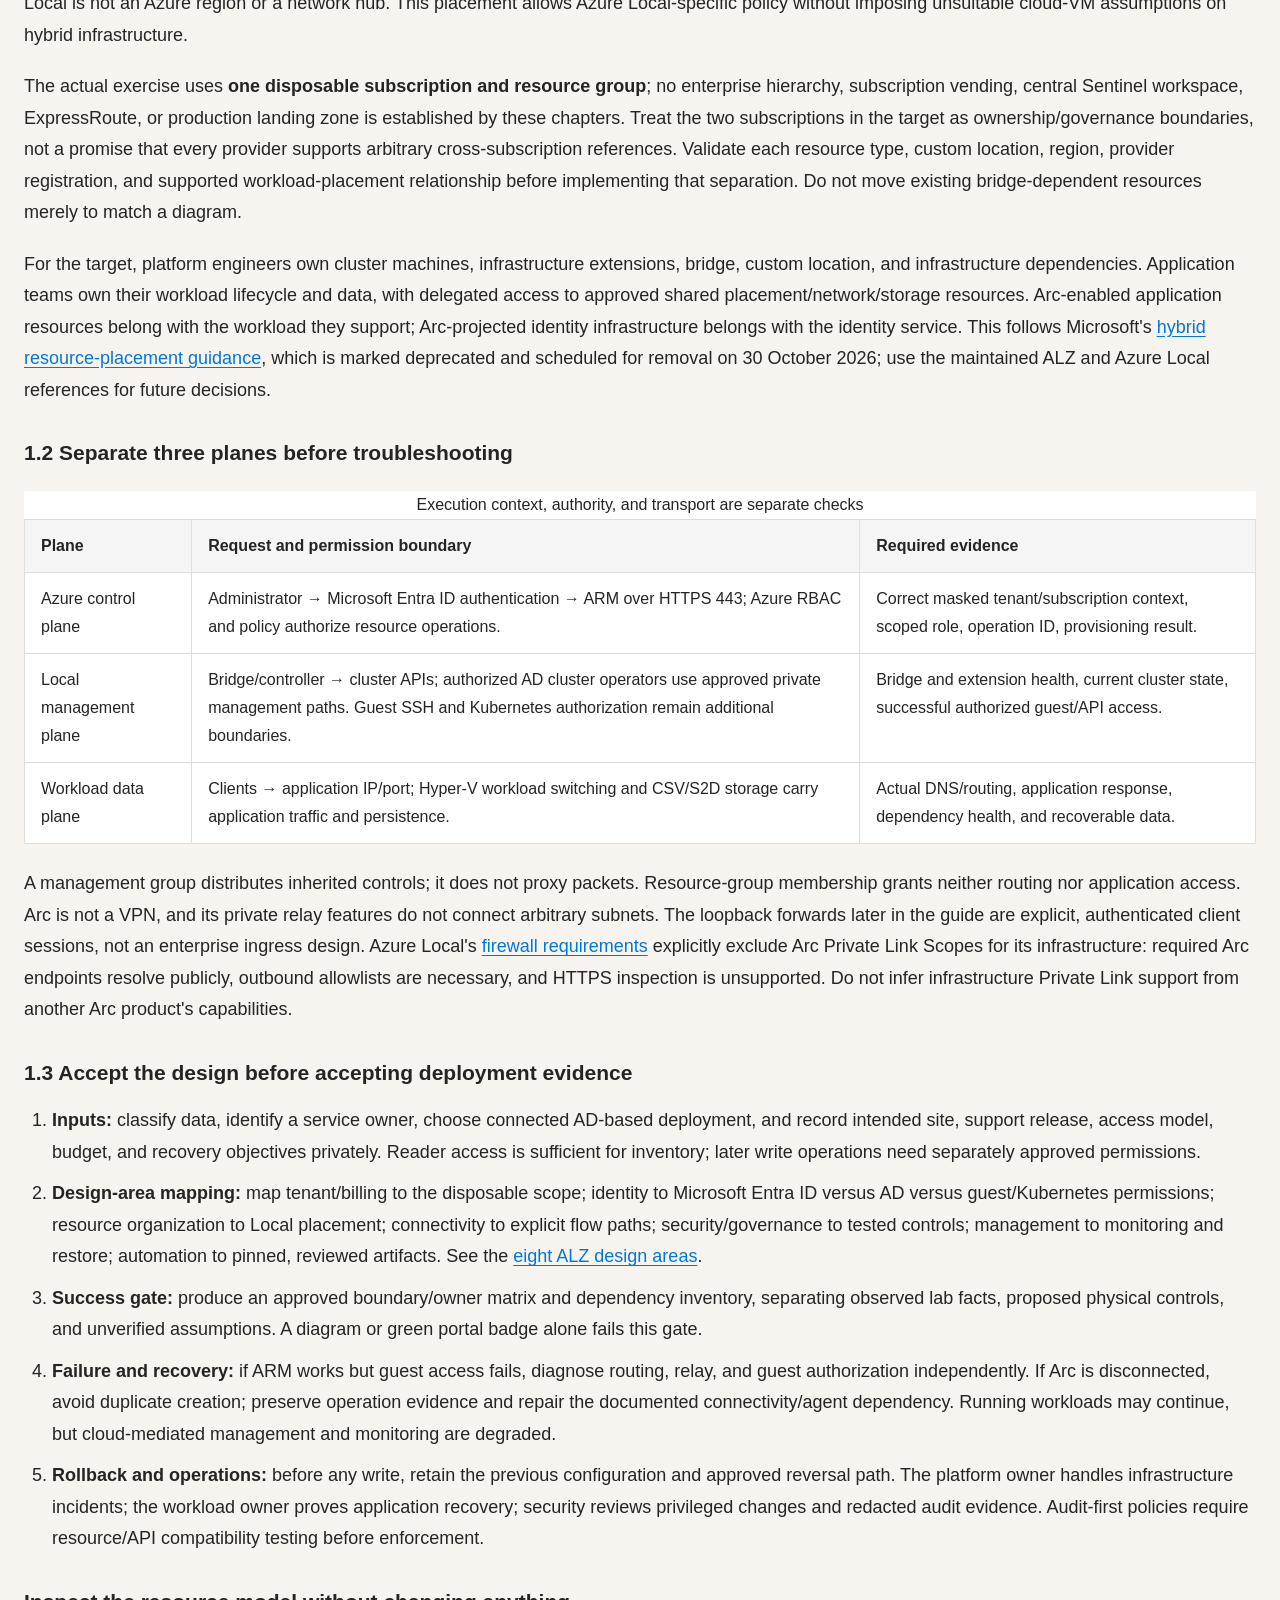
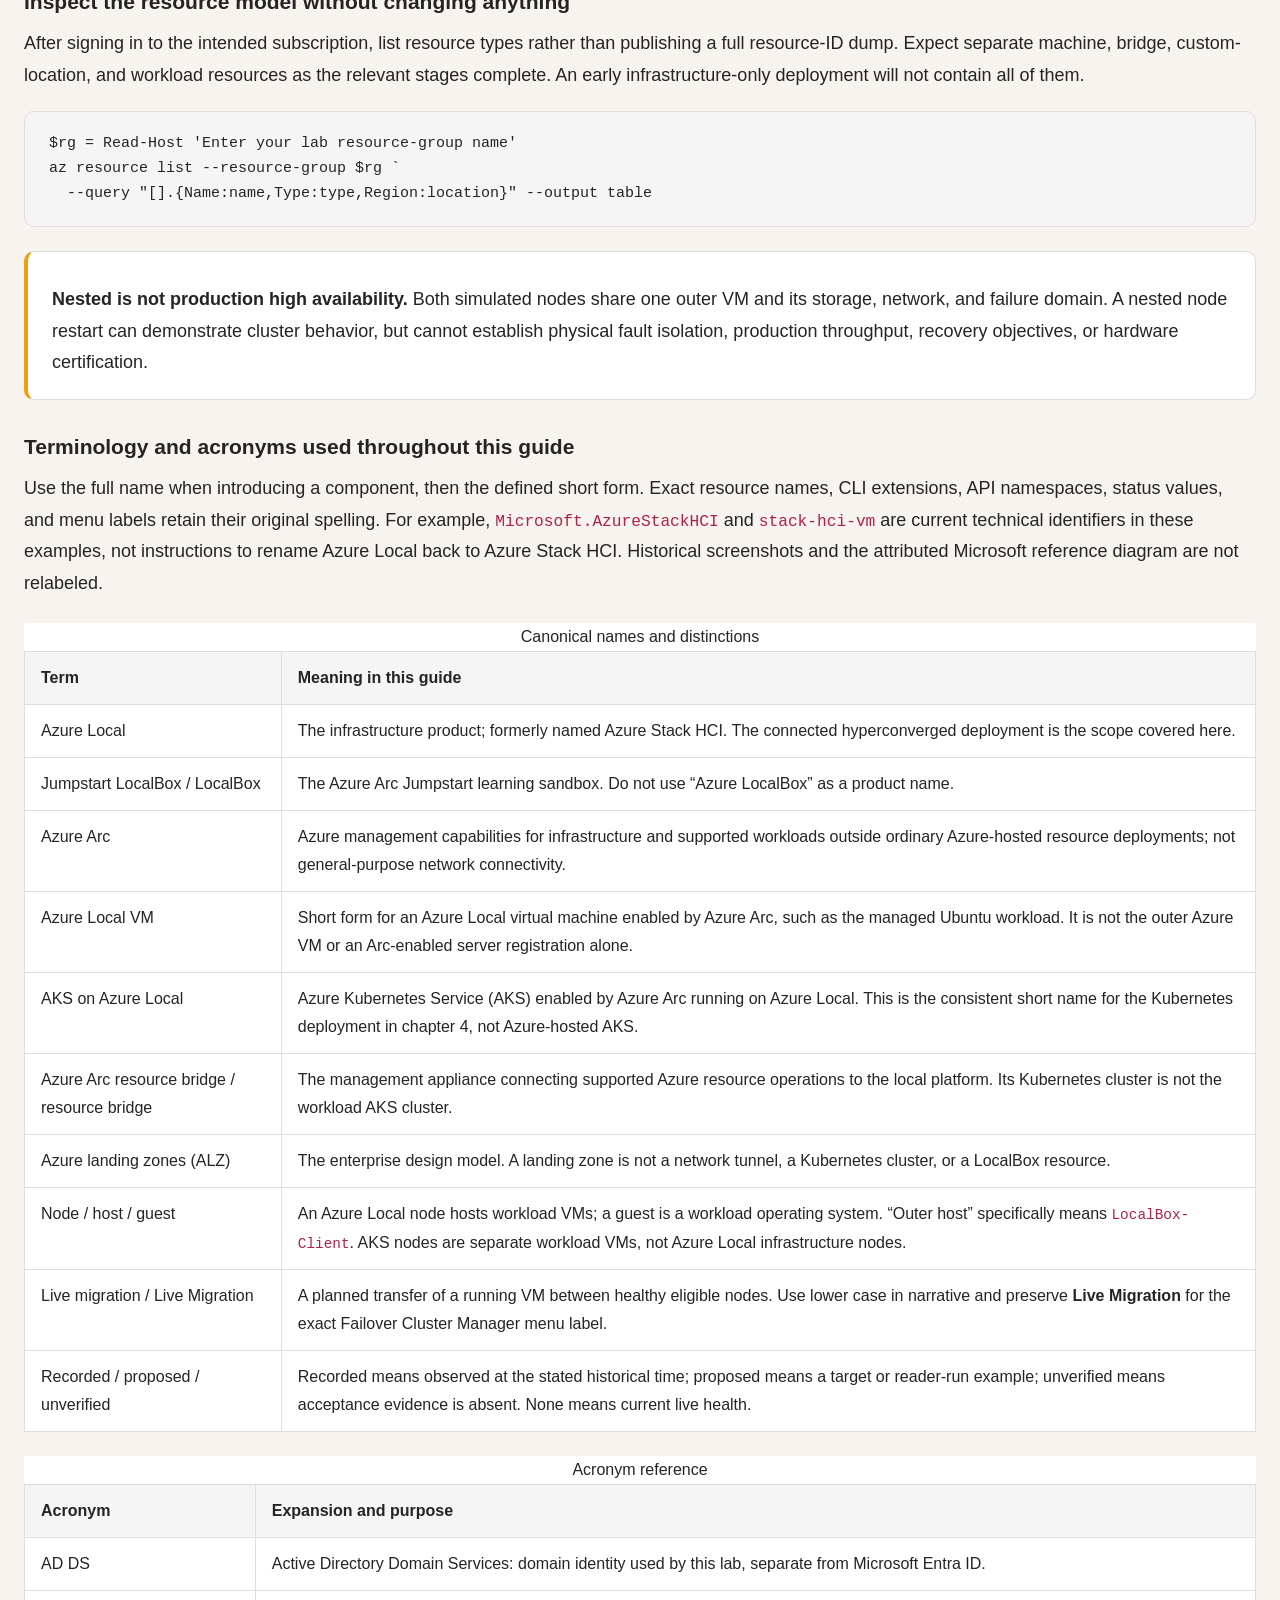
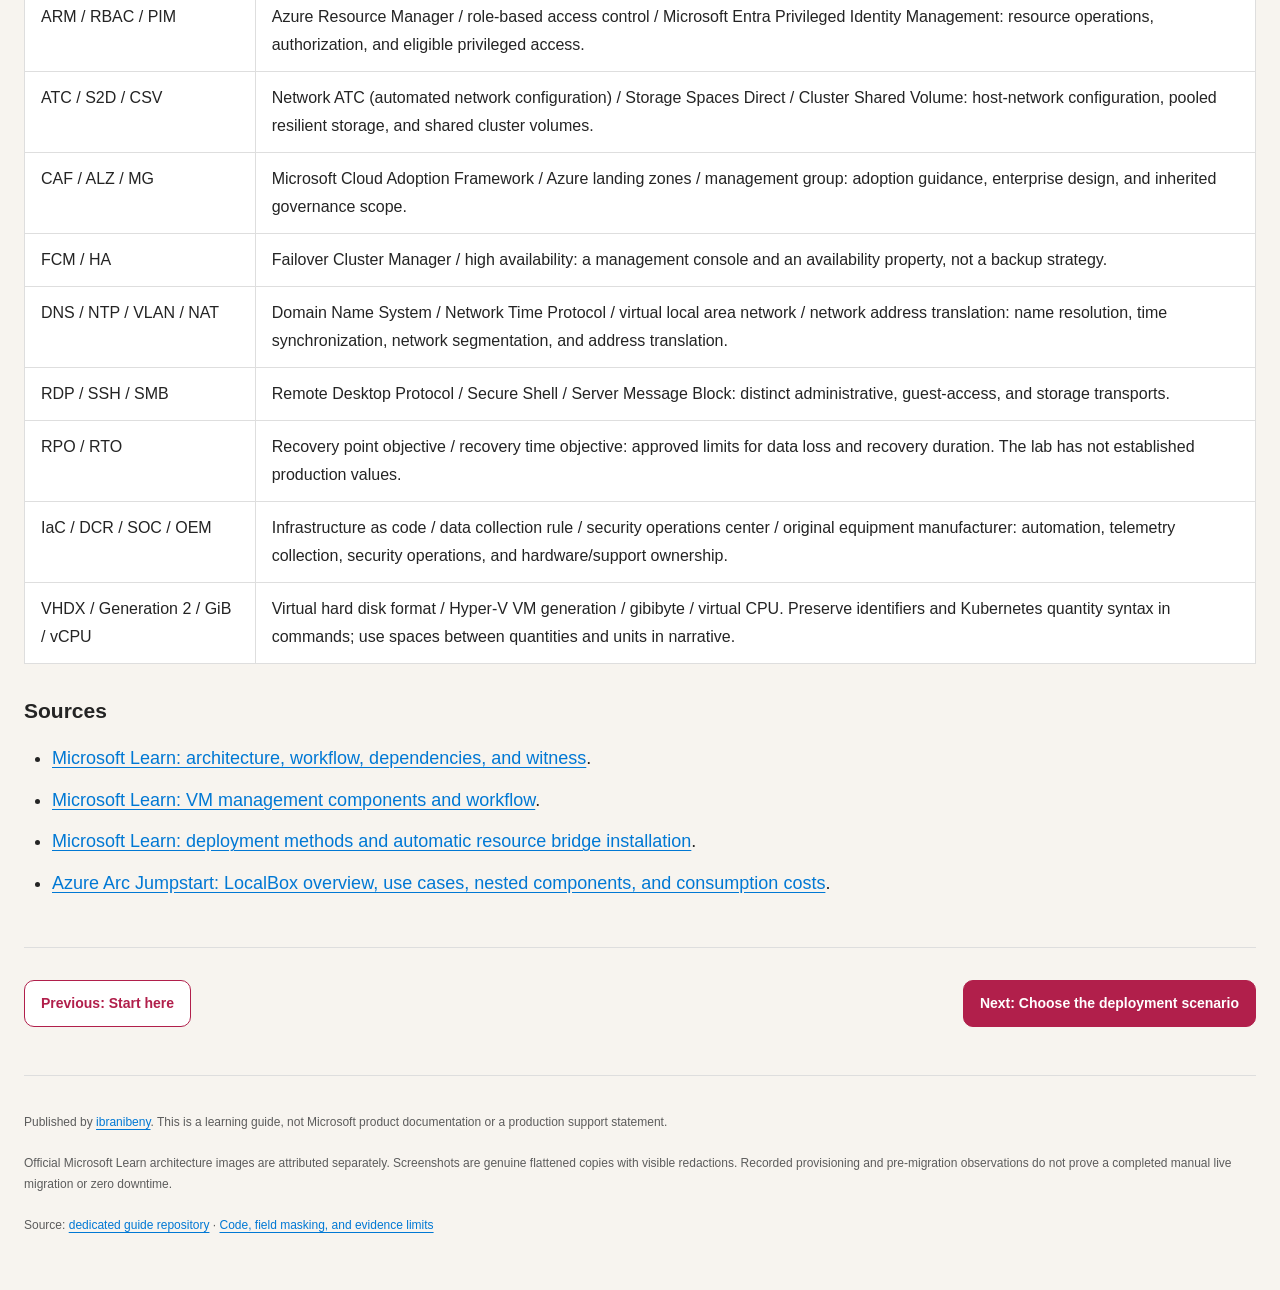
==== commit 5d6f6d90: "Clarify LocalBox overview and standardize guide terminology Add the product, sandbox, host and workl" ====
--- a/01-overview.html
+++ b/01-overview.html
@@ -3,8 +3,8 @@
 <head>
 <meta charset="utf-8">
 <meta name="viewport" content="width=device-width, initial-scale=1">
-<meta name="description" content="Azure Local overview: a sequential Azure Local learning lab with masked identity fields, official references, and private access.">
-<title>Azure Local overview | Azure Local Lab</title>
+<meta name="description" content="Azure Local and LocalBox overview: a sequential Azure Local learning lab with masked identity fields, official references, and private access.">
+<title>Azure Local and LocalBox overview | Azure Local and LocalBox Guide</title>
 <link rel="icon" href="data:,">
 <script>(() => {
   const param = new URLSearchParams(window.location.search).get("scoutTheme");
@@ -16,16 +16,27 @@
 </head>
 <body>
 <a class="skip" href="#main">Skip to content</a>
-<header class="masthead"><a class="brand" href="index.html">AZURE LOCAL / FIELD GUIDE</a><span>L400 deployment and operations</span></header>
+<header class="masthead"><a class="brand" href="index.html">AZURE LOCAL / LOCALBOX FIELD GUIDE</a><span>L400 deployment and operations</span></header>
 <div class="layout">
-<aside><nav aria-label="Learning path"><a href="index.html">Start here</a><a href="01-overview.html" aria-current="page"><span>01</span> Azure Local overview</a><a href="02-scenarios.html"><span>02</span> Choose the deployment scenario</a><a href="03-deploy.html"><span>03</span> Deploy Azure Local</a><a href="04-aks.html"><span>04</span> Deploy AKS Local and NGINX</a><a href="05-vm.html"><span>05</span> Deploy Ubuntu and a web application</a><a href="06-migrate.html"><span>06</span> Simulate Live Migration</a><a href="architecture.html">L400 architecture / landing zones</a><a href="evidence.html">Masked screenshot evidence</a><a href="downloads.html">Code and masking policy</a></nav><p class="sidebar-note">Read in order. Validate each gate before proceeding. Publishing this guide does not authorize deployment or migration.</p></aside>
+<aside><nav aria-label="Learning path"><a href="index.html">Start here</a><a href="01-overview.html" aria-current="page"><span>01</span> Azure Local and LocalBox overview</a><a href="02-scenarios.html"><span>02</span> Choose the deployment scenario</a><a href="03-deploy.html"><span>03</span> Deploy Azure Local with LocalBox</a><a href="04-aks.html"><span>04</span> Deploy AKS on Azure Local and NGINX</a><a href="05-vm.html"><span>05</span> Deploy Ubuntu and a web application</a><a href="06-migrate.html"><span>06</span> Practice VM live migration</a><a href="architecture.html">L400 architecture / landing zones</a><a href="01-overview.html#terminology">Terminology and acronyms</a><a href="evidence.html">Masked screenshot evidence</a><a href="downloads.html">Code and masking policy</a></nav><p class="sidebar-note">Read in order. Validate each gate before proceeding. Publishing this guide does not authorize deployment or migration.</p></aside>
 <main id="main">
-<div class="breadcrumbs"><a href="index.html">Azure Local Lab</a> / Azure Local overview</div>
-<div class="edition">L400 edition · CAF / landing-zone design mapping · Recorded lab: October 2026 · Identifiers masked</div>
-<h1>1. Azure Local overview</h1>
-<figure class="architecture-view structured-diagram"><div class="diagram-toolbar"><span>Readable vector view · pan horizontally on smaller screens</span><a href="assets/architecture-01.drawio.svg" rel="noopener" target="_blank">Open full-size SVG</a></div><div aria-label="Editable L400 Azure-icon engineering view for Azure Local overview; scroll horizontally if needed" class="diagram-frame" role="region" tabindex="0"><a href="assets/architecture-01.drawio.svg" rel="noopener" target="_blank"><img alt="Editable L400 Azure-icon engineering view for Azure Local overview" src="assets/architecture-01.drawio.svg"/></a></div><figcaption>Native draw.io vector SVG. Click to open full-size and zoom; save and open in draw.io to edit. Recorded lab and proposed landing-zone controls are labeled separately. <a href="architecture.html">Read all six architecture views and the control mapping</a>.</figcaption></figure><h2 id="overview">1. Understand Azure Local before building the lab</h2>
+<div class="breadcrumbs"><a href="index.html">Azure Local and LocalBox Guide</a> / Azure Local and LocalBox overview</div>
+<div class="edition">L400 edition · Azure landing-zone design mapping · Recorded lab: October 2026 · Identifiers masked</div>
+<h1>1. Azure Local and LocalBox overview</h1>
+<figure class="architecture-view structured-diagram"><div class="diagram-toolbar"><span>Readable vector view · pan horizontally on smaller screens</span><a href="assets/architecture-01.drawio.svg" rel="noopener" target="_blank">Open full-size SVG</a></div><div aria-label="Editable L400 Azure-icon engineering view for Azure Local and LocalBox overview; scroll horizontally if needed" class="diagram-frame" role="region" tabindex="0"><a href="assets/architecture-01.drawio.svg" rel="noopener" target="_blank"><img alt="Editable L400 Azure-icon engineering view for Azure Local and LocalBox overview" src="assets/architecture-01.drawio.svg"/></a></div><figcaption>Native draw.io vector SVG. Click to open full-size and zoom; save and open in draw.io to edit. Recorded lab and proposed landing-zone controls are labeled separately. <a href="architecture.html">Read all six architecture views and the control mapping</a>.</figcaption></figure><h2 id="overview">1. Understand Azure Local before building the lab</h2>
 <p>Azure Local brings Azure-managed infrastructure to a customer location. In the connected, hyperconverged deployment covered here, physical machines contribute Hyper-V compute and Storage Spaces Direct storage. Windows and Linux virtual machines, and Kubernetes workloads running on AKS on Azure Local, consume that infrastructure. Azure remains the management plane; this is not a copy of every Azure service running inside a rack.</p>
-<p>This guide follows an educational <strong>Jumpstart LocalBox</strong> deployment: Azure Local machines are themselves nested virtual machines inside one Azure VM. Deployment evidence begins on <strong>16 October 2026</strong>; the update Installed state, both nodes Up, and Ubuntu ownership on AzLHOST1 were recorded on <strong>17 October 2026</strong>. None is a live health assertion for 18 October. Read the <a href="architecture.html">architecture and evidence boundaries</a>, choose the correct deployment path in chapter 2, then work through the prerequisites and stop conditions in chapter 3.</p>
+<p>This guide follows an educational <strong>Jumpstart LocalBox</strong> deployment: Azure Local machines are themselves nested virtual machines inside one Azure VM. Deployment evidence begins on <strong>16 October 2026</strong>; the update Installed state, both nodes Up, and Ubuntu ownership on AzLHOST1 were recorded on <strong>17 October 2026</strong>. These are historical observations, not live health assertions. Read the <a href="architecture.html">architecture and evidence boundaries</a>, choose the correct deployment path in chapter 2, then work through the prerequisites and stop conditions in chapter 3.</p>
+<h3 id="localbox-overview">What is Jumpstart LocalBox, and how does it relate to Azure Local?</h3>
+<p><strong>Azure Local</strong> is the infrastructure product. <strong>Azure Arc Jumpstart</strong> is Microsoft's collection of hands-on deployment scenarios and automation. <strong>Jumpstart LocalBox</strong>, shortened to <strong>LocalBox</strong> after its first mention, is the sandbox in that collection for exploring Azure Local and Azure Arc without physical Azure Local servers. LocalBox is not another Azure Local edition, an Azure region, or a production landing zone.</p>
+<p>LocalBox runs actual Azure Local software inside nested virtual machines. The nested topology reproduces useful deployment and management workflows, not independent physical failure domains or production hardware performance. Its Azure resources incur compute, storage, networking, and applicable auxiliary-service charges; “sandbox” does not mean free.</p>
+<table><caption>Follow the recorded lab from its Azure host to the application</caption><thead><tr><th>Layer</th><th>Recorded component</th><th>Responsibility and boundary</th></tr></thead><tbody>
+<tr><td>Outer Azure host</td><td><code>LocalBox-Client</code></td><td>An Azure VM running Windows and Hyper-V. Bastion opens this desktop. It hosts the nested environment; it is not one of the Azure Local cluster nodes.</td></tr>
+<tr><td>Azure Local infrastructure</td><td><code>AzLHOST1</code> and <code>AzLHOST2</code></td><td>Two nested Azure Local nodes form the instance, providing Hyper-V compute and shared cluster storage. Both depend on the same outer host.</td></tr>
+<tr><td>Management dependencies</td><td><code>AzLMGMT</code></td><td>A separate nested Hyper-V host contains the domain controller/DNS and lab router. It is not a third cluster node, an AKS worker, or the resource bridge.</td></tr>
+<tr><td>Azure management integration</td><td>Azure Arc, Azure Arc resource bridge, and custom location</td><td>Project resources into Azure and direct supported operations to the local fabric. The bridge's management Kubernetes cluster is separate from the application AKS cluster.</td></tr>
+<tr><td>Workloads</td><td><code>ubuntu-motion</code> and <code>localbox-aks</code></td><td>The Ubuntu VM and the AKS cluster run on the nested Azure Local infrastructure. The AKS cluster's control-plane and worker VMs are not the two infrastructure nodes.</td></tr>
+</tbody></table>
+<p><strong>Where landing zones fit:</strong> the Microsoft Cloud Adoption Framework (CAF) describes enterprise adoption and operating practices; Azure landing zones (ALZ) provide the organization, governance, security, and shared-service design model used here. LocalBox supplies the lab, not an ALZ implementation. The proposed <em>Local</em> management-group placement remains distinct from the actual one-subscription lab.</p>
 <figure>
 <img alt="Microsoft reference architecture showing Azure management services above Azure Local workloads, Hyper-V, Arc resource bridge, Storage Spaces Direct, and physical machines connected through redundant switches." src="assets/azure-local-reference.svg"/>
 <figcaption>Official Microsoft Learn reference architecture, <strong>not the actual nested lab</strong>. Microsoft, <a href="https://learn.microsoft.com/en-us/azure/architecture/hybrid/azure-local-baseline">Azure Local hyperconverged baseline</a>; reproduced without modification under <a href="https://github.com/MicrosoftDocs/architecture-center/blob/main/LICENSE">CC BY 4.0</a>. The reference depicts 2–16 physical machines and storage-switched networking.</figcaption>
@@ -50,8 +61,8 @@
 </tbody>
 </table>
 <p>Production identity, DNS, time, and recovery dependencies must remain available when the Azure Local instance is unavailable. This lab places its domain controller and router in a nested management environment for convenience, not as a production dependency design. Current Azure Local also documents a local-identity-with-Key-Vault path; it is not the AD-based LocalBox path taught here.</p>
-<h3>1.1 Establish the CAF / Azure Landing Zones boundary</h3>
-<p><strong>Proposed enterprise target, not deployed lab:</strong> the <a href="https://learn.microsoft.com/azure/cloud-adoption-framework/ready/landing-zone/">current Azure Landing Zones (ALZ) architecture</a> includes Platform management-group children <strong>Security, Management, Identity, and Connectivity</strong>, each with its corresponding shared-service subscription. Under Workload Landing Zones, the <strong>Local</strong> management group contains an <strong>Azure Local Clusters</strong> subscription and an <strong>Applications</strong> subscription. Corp and Online remain other workload categories; Local is not an Azure region or a network hub. This placement allows Azure Local-specific policy without imposing unsuitable cloud-VM assumptions on hybrid infrastructure.</p>
+<h3>1.1 Establish the CAF / Azure landing zones boundary</h3>
+<p><strong>Proposed enterprise target, not deployed lab:</strong> the <a href="https://learn.microsoft.com/azure/cloud-adoption-framework/ready/landing-zone/">current Azure landing zones (ALZ) architecture</a> includes Platform management-group children <strong>Security, Management, Identity, and Connectivity</strong>, each with its corresponding shared-service subscription. Under Workload Landing Zones, the <strong>Local</strong> management group contains an <strong>Azure Local Clusters</strong> subscription and an <strong>Applications</strong> subscription. Corp and Online remain other workload categories; Local is not an Azure region or a network hub. This placement allows Azure Local-specific policy without imposing unsuitable cloud-VM assumptions on hybrid infrastructure.</p>
 <p>The actual exercise uses <strong>one disposable subscription and resource group</strong>; no enterprise hierarchy, subscription vending, central Sentinel workspace, ExpressRoute, or production landing zone is established by these chapters. Treat the two subscriptions in the target as ownership/governance boundaries, not a promise that every provider supports arbitrary cross-subscription references. Validate each resource type, custom location, region, provider registration, and supported workload-placement relationship before implementing that separation. Do not move existing bridge-dependent resources merely to match a diagram.</p>
 <p>For the target, platform engineers own cluster machines, infrastructure extensions, bridge, custom location, and infrastructure dependencies. Application teams own their workload lifecycle and data, with delegated access to approved shared placement/network/storage resources. Arc-enabled application resources belong with the workload they support; Arc-projected identity infrastructure belongs with the identity service. This follows Microsoft's <a href="https://learn.microsoft.com/azure/cloud-adoption-framework/scenarios/hybrid/enterprise-scale-landing-zone">hybrid resource-placement guidance</a>, which is marked deprecated and scheduled for removal on 30 October 2026; use the maintained ALZ and Azure Local references for future decisions.</p>
 <h3>1.2 Separate three planes before troubleshooting</h3>
@@ -59,7 +70,7 @@
 <caption>Execution context, authority, and transport are separate checks</caption>
 <thead><tr><th>Plane</th><th>Request and permission boundary</th><th>Required evidence</th></tr></thead>
 <tbody>
-<tr><td>Azure control plane</td><td>Administrator → Entra authentication → ARM over HTTPS 443; Azure RBAC and policy authorize resource operations.</td><td>Correct masked tenant/subscription context, scoped role, operation ID, provisioning result.</td></tr>
+<tr><td>Azure control plane</td><td>Administrator → Microsoft Entra ID authentication → ARM over HTTPS 443; Azure RBAC and policy authorize resource operations.</td><td>Correct masked tenant/subscription context, scoped role, operation ID, provisioning result.</td></tr>
 <tr><td>Local management plane</td><td>Bridge/controller → cluster APIs; authorized AD cluster operators use approved private management paths. Guest SSH and Kubernetes authorization remain additional boundaries.</td><td>Bridge and extension health, current cluster state, successful authorized guest/API access.</td></tr>
 <tr><td>Workload data plane</td><td>Clients → application IP/port; Hyper-V workload switching and CSV/S2D storage carry application traffic and persistence.</td><td>Actual DNS/routing, application response, dependency health, and recoverable data.</td></tr>
 </tbody>
@@ -68,7 +79,7 @@
 <h3>1.3 Accept the design before accepting deployment evidence</h3>
 <ol class="steps">
 <li><strong>Inputs:</strong> classify data, identify a service owner, choose connected AD-based deployment, and record intended site, support release, access model, budget, and recovery objectives privately. Reader access is sufficient for inventory; later write operations need separately approved permissions.</li>
-<li><strong>Design-area mapping:</strong> map tenant/billing to the disposable scope; identity to Entra versus AD versus guest/Kubernetes permissions; resource organization to Local placement; connectivity to explicit flow paths; security/governance to tested controls; management to monitoring and restore; automation to pinned, reviewed artifacts. See the <a href="https://learn.microsoft.com/azure/cloud-adoption-framework/ready/landing-zone/design-areas">eight ALZ design areas</a>.</li>
+<li><strong>Design-area mapping:</strong> map tenant/billing to the disposable scope; identity to Microsoft Entra ID versus AD versus guest/Kubernetes permissions; resource organization to Local placement; connectivity to explicit flow paths; security/governance to tested controls; management to monitoring and restore; automation to pinned, reviewed artifacts. See the <a href="https://learn.microsoft.com/azure/cloud-adoption-framework/ready/landing-zone/design-areas">eight ALZ design areas</a>.</li>
 <li><strong>Success gate:</strong> produce an approved boundary/owner matrix and dependency inventory, separating observed lab facts, proposed physical controls, and unverified assumptions. A diagram or green portal badge alone fails this gate.</li>
 <li><strong>Failure and recovery:</strong> if ARM works but guest access fails, diagnose routing, relay, and guest authorization independently. If Arc is disconnected, avoid duplicate creation; preserve operation evidence and repair the documented connectivity/agent dependency. Running workloads may continue, but cloud-mediated management and monitoring are degraded.</li>
 <li><strong>Rollback and operations:</strong> before any write, retain the previous configuration and approved reversal path. The platform owner handles infrastructure incidents; the workload owner proves application recovery; security reviews privileged changes and redacted audit evidence. Audit-first policies require resource/API compatibility testing before enforcement.</li>
@@ -79,16 +90,43 @@
 az resource list --resource-group $rg `
   --query "[].{Name:name,Type:type,Region:location}" --output table</code></pre>
 <div class="warning"><p><strong>Nested is not production high availability.</strong> Both simulated nodes share one outer VM and its storage, network, and failure domain. A nested node restart can demonstrate cluster behavior, but cannot establish physical fault isolation, production throughput, recovery objectives, or hardware certification.</p></div>
+<h3 id="terminology">Terminology and acronyms used throughout this guide</h3>
+<p>Use the full name when introducing a component, then the defined short form. Exact resource names, CLI extensions, API namespaces, status values, and menu labels retain their original spelling. For example, <code>Microsoft.AzureStackHCI</code> and <code>stack-hci-vm</code> are current technical identifiers in these examples, not instructions to rename Azure Local back to Azure Stack HCI. Historical screenshots and the attributed Microsoft reference diagram are not relabeled.</p>
+<table><caption>Canonical names and distinctions</caption><thead><tr><th>Term</th><th>Meaning in this guide</th></tr></thead><tbody>
+<tr><td>Azure Local</td><td>The infrastructure product; formerly named Azure Stack HCI. The connected hyperconverged deployment is the scope covered here.</td></tr>
+<tr><td>Jumpstart LocalBox / LocalBox</td><td>The Azure Arc Jumpstart learning sandbox. Do not use “Azure LocalBox” as a product name.</td></tr>
+<tr><td>Azure Arc</td><td>Azure management capabilities for infrastructure and supported workloads outside ordinary Azure-hosted resource deployments; not general-purpose network connectivity.</td></tr>
+<tr><td>Azure Local VM</td><td>Short form for an Azure Local virtual machine enabled by Azure Arc, such as the managed Ubuntu workload. It is not the outer Azure VM or an Arc-enabled server registration alone.</td></tr>
+<tr><td>AKS on Azure Local</td><td>Azure Kubernetes Service (AKS) enabled by Azure Arc running on Azure Local. This is the consistent short name for the Kubernetes deployment in chapter 4, not Azure-hosted AKS.</td></tr>
+<tr><td>Azure Arc resource bridge / resource bridge</td><td>The management appliance connecting supported Azure resource operations to the local platform. Its Kubernetes cluster is not the workload AKS cluster.</td></tr>
+<tr><td>Azure landing zones (ALZ)</td><td>The enterprise design model. A landing zone is not a network tunnel, a Kubernetes cluster, or a LocalBox resource.</td></tr>
+<tr><td>Node / host / guest</td><td>An Azure Local node hosts workload VMs; a guest is a workload operating system. “Outer host” specifically means <code>LocalBox-Client</code>. AKS nodes are separate workload VMs, not Azure Local infrastructure nodes.</td></tr>
+<tr><td>Live migration / Live Migration</td><td>A planned transfer of a running VM between healthy eligible nodes. Use lower case in narrative and preserve <strong>Live Migration</strong> for the exact Failover Cluster Manager menu label.</td></tr>
+<tr><td>Recorded / proposed / unverified</td><td>Recorded means observed at the stated historical time; proposed means a target or reader-run example; unverified means acceptance evidence is absent. None means current live health.</td></tr>
+</tbody></table>
+<table><caption>Acronym reference</caption><thead><tr><th>Acronym</th><th>Expansion and purpose</th></tr></thead><tbody>
+<tr><td>AD DS</td><td>Active Directory Domain Services: domain identity used by this lab, separate from Microsoft Entra ID.</td></tr>
+<tr><td>ARM / RBAC / PIM</td><td>Azure Resource Manager / role-based access control / Microsoft Entra Privileged Identity Management: resource operations, authorization, and eligible privileged access.</td></tr>
+<tr><td>ATC / S2D / CSV</td><td>Network ATC (automated network configuration) / Storage Spaces Direct / Cluster Shared Volume: host-network configuration, pooled resilient storage, and shared cluster volumes.</td></tr>
+<tr><td>CAF / ALZ / MG</td><td>Microsoft Cloud Adoption Framework / Azure landing zones / management group: adoption guidance, enterprise design, and inherited governance scope.</td></tr>
+<tr><td>FCM / HA</td><td>Failover Cluster Manager / high availability: a management console and an availability property, not a backup strategy.</td></tr>
+<tr><td>DNS / NTP / VLAN / NAT</td><td>Domain Name System / Network Time Protocol / virtual local area network / network address translation: name resolution, time synchronization, network segmentation, and address translation.</td></tr>
+<tr><td>RDP / SSH / SMB</td><td>Remote Desktop Protocol / Secure Shell / Server Message Block: distinct administrative, guest-access, and storage transports.</td></tr>
+<tr><td>RPO / RTO</td><td>Recovery point objective / recovery time objective: approved limits for data loss and recovery duration. The lab has not established production values.</td></tr>
+<tr><td>IaC / DCR / SOC / OEM</td><td>Infrastructure as code / data collection rule / security operations center / original equipment manufacturer: automation, telemetry collection, security operations, and hardware/support ownership.</td></tr>
+<tr><td>VHDX / Generation 2 / GiB / vCPU</td><td>Virtual hard disk format / Hyper-V VM generation / gibibyte / virtual CPU. Preserve identifiers and Kubernetes quantity syntax in commands; use spaces between quantities and units in narrative.</td></tr>
+</tbody></table>
 <h3>Sources</h3>
 <ul>
 <li><a href="https://learn.microsoft.com/en-us/azure/architecture/hybrid/azure-local-baseline">Microsoft Learn: architecture, workflow, dependencies, and witness</a>.</li>
 <li><a href="https://learn.microsoft.com/en-us/azure/azure-local/manage/azure-arc-vm-management-overview?view=azloc-2609">Microsoft Learn: VM management components and workflow</a>.</li>
 <li><a href="https://learn.microsoft.com/en-us/azure/azure-local/deploy/deployment-introduction?view=azloc-2609">Microsoft Learn: deployment methods and automatic resource bridge installation</a>.</li>
+<li><a href="https://jumpstart.azure.com/azure_jumpstart_localbox/getting_started">Azure Arc Jumpstart: LocalBox overview, use cases, nested components, and consumption costs</a>.</li>
 </ul>
 
 <div class="pager"><a class="button secondary" href="index.html">Previous: Start here</a><a class="button" href="02-scenarios.html">Next: Choose the deployment scenario</a></div>
 <footer><p>Published by <a href="https://github.com/ibranibeny">ibranibeny</a>. This is a learning guide, not Microsoft product documentation or a production support statement.</p>
-<p>Official Microsoft Learn architecture images are attributed separately. Screenshots are genuine flattened copies with visible redactions. Recorded provisioning and pre-migration observations do not prove a completed manual Live Migration or zero downtime.</p>
+<p>Official Microsoft Learn architecture images are attributed separately. Screenshots are genuine flattened copies with visible redactions. Recorded provisioning and pre-migration observations do not prove a completed manual live migration or zero downtime.</p>
 <p>Source: <a href="https://github.com/ibranibeny/azure-local-landing-zone-l400">dedicated guide repository</a> · <a href="downloads.html">Code, field masking, and evidence limits</a></p></footer>
 </main></div>
 </body></html>
